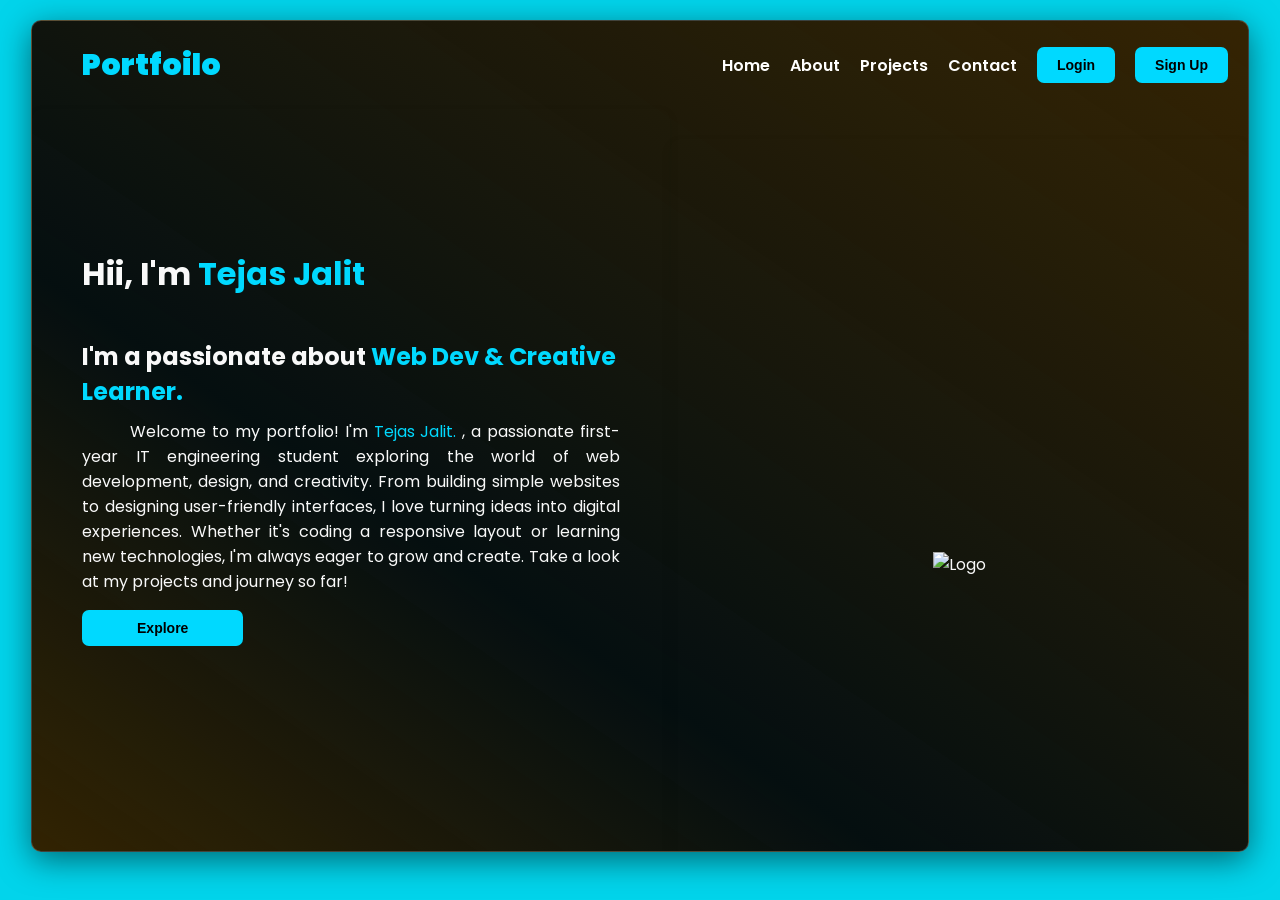
==== index.html @ 1ed6b5cb "done" ====
<!DOCTYPE html>
<html lang="en">

<head>
    <meta charset="UTF-8" />
    <meta name="viewport" content="width=device-width, initial-scale=1.0" />
    <title>Click n Code — Tejas Jalit</title>

    <!-- Google Font -->
    <link href="https://fonts.googleapis.com/css2?family=Poppins:wght@400;500;600;700&display=swap" rel="stylesheet">

    <!-- CSS Files -->
    <link rel="stylesheet" href="css/style.css" />
    <link rel="stylesheet" href="css/resposive.css" />
</head>

<body>
    <div class="container">






        <!------------ Navbar ------------>
        <nav class="navbar">
            <div class="logo">Portfoilo</div>

            <!------ Nav Items ---------->
            <ul class="nav-items" id="navItems">
                <li><a href="index.html">Home</a></li>
                <li><a href="skills.html">About</a></li>
                <li><a href="projects.html">Projects</a></li>
                <li><a href="contact.html">Contact</a></li>
                <button class="btn">Login</button>
                <button class="btn">Sign Up</button>
            </ul>
        </nav>

        



        <!------------- main content--------- -->
        <div class="content">
            <div class="left-section">
                <h1 class="text1 fade-in">Hii, I'm
                    <span class="highlight">
                        Tejas Jalit
                    </span>
                </h1>
                <h2 class="txt2"> I'm a passionate about 
                    <span class="highlight">
                        Web Dev & Creative Learner.
                    </span>
                </h2>
                <p class="information fade-in2">&emsp;&emsp;&emsp;Welcome to my portfolio! I'm <span class="highlight">
                    Tejas Jalit.
                </span>, a passionate first-year IT engineering student exploring the world of web
                development, design, and creativity. From building simple websites to designing user-friendly interfaces, I love turning
                ideas into digital experiences. Whether it's coding a responsive layout or learning new technologies, I'm always eager
                to grow and create. Take a look at my projects and journey so far!</p>
                <button class="btn ex-btn">Explore</button>
            </div>

            
            <div class="right-section">  
                <img src="images/2.png" alt="Logo" class="responsive-img">

            </div>
        </div>









    </div>
      
</body>

</html>
---- css/style.css ----
:root {
    --main-color: #02d4eb;
    --secondary-color: #00d9ff;
    --text-color: #333;
    --bg-color: #f9f9f9;
}




:root {
    --primary-color: #4a6bff;
    --secondary-color: #f8f9fa;
    --accent-color: #ff7e5f;
    --text-color: #333;
    --light-text: #6c757d;
    --border-radius: 8px;
    --box-shadow: 0 4px 20px rgba(0, 0, 0, 0.1);
    --transition: all 0.3s ease;
}



body {
    margin: 0;
    font-family: 'Poppins', sans-serif;
    background-color: var(--main-color);
    display: flex;
    color: #f9f9f9;
    justify-content: center;
    align-items: flex-start;
    min-height: 100vh;
}

.container {
    width: 95%;
    height: 90vh;
    margin-top: 20px;
    border-radius: 10px;
    background: linear-gradient(to top right, rgb(50, 35, 2) 0%, rgba(4, 4, 4, 0.427) 35%, rgb(53, 36, 3) 100%);
    box-shadow: 0 8px 16px rgba(1, 1, 1, 0.655);
    padding-bottom: 20px;
    overflow: hidden;
    /* display: flex;
    justify-content: center;
    align-items: center; */

    background-color: rgba(6, 6, 6, 0.918);
        /* 👈 your chosen color with opacity */
        border: 1px solid rgba(255, 255, 255, 0.2);
        backdrop-filter: blur(10px);
        -webkit-backdrop-filter: blur(10px);
        /* For Safari */
        box-shadow: 0 8px 32px rgba(0, 0, 0, 0.5);
}



.content{
    display: flex;
    justify-content: center;
    align-items:center;
    /* flex-direction: column; */
}









/* -------------Navbar----------------- */
.navbar {
    display: flex;
    justify-content: space-between;
    align-items: center;
    padding: 10px 20px;
    color: white;
    position: relative;
    font-family: 'Poppins', sans-serif;
}

.logo {
    font-size: 30px;
    font-weight: 900;
    color: var(--secondary-color);
    text-wrap: nowrap;
    padding-left: 30px;
}

.nav-items {
    display: flex;
    align-items: center;
    gap: 20px;
    list-style: none;
}

.nav-items a {
    color: white;
    text-decoration: none;
    font-weight: 600;
    transition: color 0.3s;
}

.nav-items a:hover {
    color: var(--main-color);
}

.btn {
    padding: 10px 20px;
    background-color: var(--secondary-color);
    color: #000;
    border: none;
    border-radius: 7px;
    font-weight: 700;
    font-size: 14px;
    cursor: pointer;
    transition: transform 0.2s ease;
}

.btn:hover {
    transform: translateY(-3px);
}
.ex-btn{
    width: 30%;
}










/*------------- content----------------------- */
.left-section,
.right-section {
    flex: 1;
        background-color:transparent;
        border-radius: 10px;
        box-shadow: 0 4px 10px rgba(0, 0, 0, 0.1);
        height: 90vh;
}

.right-section {
    display: flex;
        justify-content: center;
        align-items: center;
        padding: 20px;
}
.image-container {
    display: flex;
    justify-content: center;
    align-items: center;
    padding: 20px;
}

.responsive-img {
    max-width: 90%;
    height: auto;
    display: block;
}

.highlight {
    color:var(--secondary-color);
}
.left-section{
    padding: 50px;
}


.text1{
    line-height: 30px;
    margin-top: 100px;
    margin-bottom: 50px;
}
.information{
    font-size: 16px;
    text-align: justify;
    margin-top: -10px;
}
.text1:hover {
    color: #d8f9f9;
}



















/* ---------------------animations------------------ */
.fade-in1 {
    animation: fadeIn 0.8s ease-in-out;
}

@keyframes fadeIn {
    0% {
        opacity: 0;
        transform: translateY(20px);
    }

    100% {
        opacity: 1;
        transform: translateY(0);
    }
}


.fade-in2 {
    animation: fadeIn 0.4s ease-in-out;
}

@keyframes fadeIn {
    0% {
        opacity: 0;
        transform: translateY(5px);
    }

    100% {
        opacity: 1;
        transform: translateY(0);
    }
}




  /* Validation styles */
  .error {
      color: #dc3545;
      font-size: 14px;
      margin-top: 5px;
      display: none;
  }

  input.invalid,
  textarea.invalid {
      border-color: #dc3545;
  }

  input.invalid:focus,
  textarea.invalid:focus {
      box-shadow: 0 0 0 3px rgba(220, 53, 69, 0.2);
  }

/* Success message */
.success-message {
    display: none;
    text-align: center;
    padding: 20px;
    background-color: #d4edda;
    color: #155724;
    border-radius: var(--border-radius);
    margin-top: 20px;
} 










/*----------------- contact form --------- */
:root {
    --main-color: #02d4eb;
    --secondary-color: #00d9ff;
    --text-color: #333;
    --bg-color: #f9f9f9;
}

/*----------- Contact Form Styles - Attractive and matching theme -----------*/

.contact-container {
    /* background: linear-gradient(135deg, #4a6bff, #ff7e5f); */
    padding: 40px;
    padding-top: 0px;
    border-radius: 15px;
    /* box-shadow: 0 8px 30px rgba(74, 107, 255, 0.6); */
    max-width: 700px;
    margin: 0px auto;
    color: white;
    font-family: 'Poppins', sans-serif;
    overflow-y: auto;
    scroll-behavior: smooth;
    height: 90vh;
    /* You can adjust this based on layout */
}

.contact-header {
    text-align: center;
    margin-bottom: 30px;
}

.contact-header h1 {
    font-size: 2.8rem;
    font-weight: 700;
    margin-bottom: 10px;
    /* text-shadow: 0 2px 8px rgba(0, 0, 0, 0.3); */
}

.contact-header p {
    font-size: 1.2rem;
    color: #f0e6e6cc;
}

.contact-form {
    display: grid;
    grid-template-columns: repeat(2, 1fr);
    gap: 20px;
}

.form-group {
    display: flex;
    flex-direction: column;
}

.form-group.colspan-2 {
    grid-column: span 2;
}

label {
    margin-bottom: 8px;
    font-weight: 600;
    color: #f0e6e6cc;
    /* text-shadow: 0 1px 3px rgba(0, 0, 0, 0.4); */
}

input,
textarea {
    padding: 12px 15px;
    border-radius: 10px;
    border: none;
    font-size: 16px;
    font-weight: 500;
    background: rgba(255, 255, 255, 0.15);
    color: var(--main-color);
    /* box-shadow: inset 0 0 8px rgba(255, 255, 255, 0.2); */
    transition: background 0.3s ease, box-shadow 0.3s ease;
    outline: none;
    resize: vertical;
}

input::placeholder,
textarea::placeholder {
    color: #f0e6e6cc;
    font-weight: 400;
}

input:focus,
textarea:focus {
    /* background: rgba(255, 255, 255, 0.3); */
    box-shadow: 0 0 10px 2px rgba(0, 241, 241, 0.7);
}


.success-message {
    grid-column: span 2;
    margin-top: 20px;
    padding: 15px;
    background-color: var(--text-color);
    color: var(--main-color);
    border-radius: 12px;
    font-weight: 600;
    text-align: center;
    display: none;
}

@media (max-width: 768px) {
    .contact-form {
        grid-template-columns: 1fr;
    }

    .form-group.colspan-2 {
        grid-column: span 1;
    }
}

.contact-info {
    height: 200px;
}


/* Firefox */
.contact-container {
    scrollbar-width: thin;
    scrollbar-color: rgba(255, 255, 255, 0.3) transparent;
}

/* Chrome, Safari */
.contact-container::-webkit-scrollbar {
    width: 8px;
}

.contact-container::-webkit-scrollbar-track {
    background: transparent;
}

.contact-container::-webkit-scrollbar-thumb {
    background: rgba(255, 255, 255, 0.3);
    border-radius: 10px;
}

.contact-container::-webkit-scrollbar-thumb:hover {
    background: rgba(255, 255, 255, 0.5);
}
---- css/resposive.css ----
:root {
  --main-color: #02d4eb;
  --secondary-color: #00d9ff;
  --text-color: #333;
  --bg-color: #f9f9f9;
}












/*------------------ navbar------------ */

@media (max-width: 768px) {
  .navbar {
    flex-direction: row;
    align-items: center;
    padding: 5px 20px;
    display: flex;
  }

  .nav-items {
    display: flex;
    flex-direction: row;
    justify-content: space-between;
    align-items: center;
  }
  .nav-items li,
  .nav-items .btn {
    width: 100%;
    display: flex;
    text-align: left;
    font-size: 11px;
    /* gap: px; */
  }
  .nav-items {
    display: flex;
    gap: 10px;
  }

  .btn {
    width: 100%;
    box-sizing: border-box;
    padding: 10px 10px;
    margin: -30px 0px;
    white-space: nowrap;
  }
  .logo {
    font-size: 20px;
    padding: 0px;
  }
}














/*----------------- ::content--------------- */

@media (max-width: 768px) {
  .container {
    flex-direction: column;
  }

  .left-section {
    height: auto;
    padding: 30px;
    margin-top: -100px;
  }

  .txt1 {
    font-size: 30px;
    line-height: 26px;
    margin-top: -100px;
  }
  .txt2 {
    font-size: 20px;
    line-height: 22px;
    margin-top: -30px;
  }
  .information {
    font-size: 12px;
    text-align: left;
    text-align: justify; 
 }
  .ex-btn {
    padding: 7px 10px;
    background-color: var(--secondary-color);
    color: #000;
    border: none;
    border-radius: 7px;
    font-weight: 700;
    font-size: 12px;
  }
}

@media (max-width: 480px) {
  .left-section {
    padding: 20px;
  }

  .txt1 {
    font-size: 20px;
    line-height: 26px;
    margin-top: -30px;
  }
  .txt2 {
    font-size: 16px;
    line-height: 20px;
    margin-top: -30px;
  }
  .information {
    font-size: 10px;
   text-align: justify;
  }
}















/*--------------- contact us---------- */
@media (max-width: 768px) {
  .contact-section h2 {
    font-size: 26px;
  }

  .form-row {
    flex-direction: column;
    gap: 15px;
  }

  .form-row input {
    width: 90%;
    color: var(--secondary-color);
    border-color: var(--secondary-color);
  }

  .submit-btn {
    width: 90%;
    font-size: 15px;
    padding: 10px 25px;
  }
}

@media (max-width: 480px) {
  .contact-section h2 {
    font-size: 22px;
  }

  .form-row input,
  .form-row-full textarea {
    font-size: 14px;
    color: var(--secondary-color);
    padding: 10px;
  }
  .submit-btn {
    font-size: 12px;
    padding: 10px 20px;
  }
}









/*------------ my image ------------- */
@media (max-width: 480px) {
  .responsive-img {
    max-width: 100%;
        display: block;
  }
}
@media (max-width: 768px) {
  .responsive-img {
    max-width: 180%;
    display: block;
  }
}
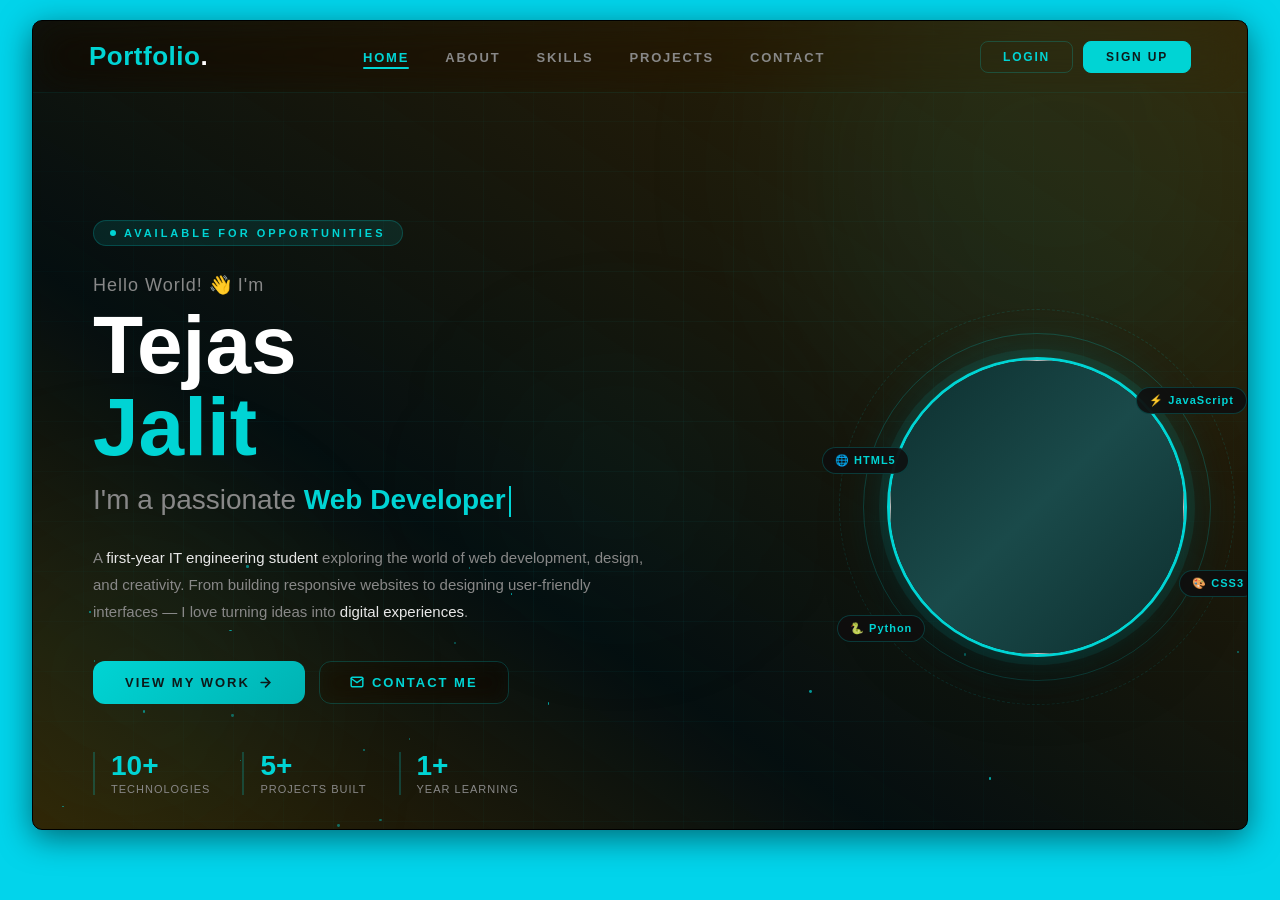
==== commit 2071b4b3: "Updated website section" ====
--- a/index.html
+++ b/index.html
@@ -1,85 +1,1204 @@
-<!DOCTYPE html>
+<!doctype html>
 <html lang="en">
-
-<head>
+  <head>
     <meta charset="UTF-8" />
     <meta name="viewport" content="width=device-width, initial-scale=1.0" />
     <title>Click n Code — Tejas Jalit</title>
 
     <!-- Google Font -->
-    <link href="https://fonts.googleapis.com/css2?family=Poppins:wght@400;500;600;700&display=swap" rel="stylesheet">
+    <link
+      href="https://fonts.googleapis.com/css2?family=Poppins:wght@400;500;600;700&display=swap"
+      rel="stylesheet"
+    />
 
     <!-- CSS Files -->
     <link rel="stylesheet" href="css/style.css" />
     <link rel="stylesheet" href="css/resposive.css" />
-</head>
-
-<body>
-    <div class="container">
-
-
-
-
-
-
-        <!------------ Navbar ------------>
-        <nav class="navbar">
-            <div class="logo">Portfoilo</div>
-
-            <!------ Nav Items ---------->
-            <ul class="nav-items" id="navItems">
-                <li><a href="index.html">Home</a></li>
-                <li><a href="skills.html">About</a></li>
-                <li><a href="projects.html">Projects</a></li>
-                <li><a href="contact.html">Contact</a></li>
-                <button class="btn">Login</button>
-                <button class="btn">Sign Up</button>
-            </ul>
-        </nav>
-
-        
-
-
-
-        <!------------- main content--------- -->
-        <div class="content">
-            <div class="left-section">
-                <h1 class="text1 fade-in">Hii, I'm
-                    <span class="highlight">
-                        Tejas Jalit
-                    </span>
-                </h1>
-                <h2 class="txt2"> I'm a passionate about 
-                    <span class="highlight">
-                        Web Dev & Creative Learner.
-                    </span>
-                </h2>
-                <p class="information fade-in2">&emsp;&emsp;&emsp;Welcome to my portfolio! I'm <span class="highlight">
-                    Tejas Jalit.
-                </span>, a passionate first-year IT engineering student exploring the world of web
-                development, design, and creativity. From building simple websites to designing user-friendly interfaces, I love turning
-                ideas into digital experiences. Whether it's coding a responsive layout or learning new technologies, I'm always eager
-                to grow and create. Take a look at my projects and journey so far!</p>
-                <button class="btn ex-btn">Explore</button>
+  </head>
+  <style>
+    *,
+    *::before,
+    *::after {
+      box-sizing: border-box;
+      margin: 0;
+      padding: 0;
+    }
+
+    :root {
+      --bg: #02d4eb;
+      --bg2: #111;
+      --cyan: #00d4d4;
+      --cyan-dim: rgba(0, 212, 212, 0.1);
+      --cyan-mid: rgba(0, 212, 212, 0.18);
+      --cyan-glow: rgba(0, 212, 212, 0.32);
+      --cyan-border: rgba(0, 212, 212, 0.22);
+      --text: #e8e8e8;
+      --muted: #888;
+      --muted2: #555;
+    }
+
+    html {
+      scroll-behavior: smooth;
+    }
+
+    body {
+      background: var(--bg);
+      font-family: "Exo 2", sans-serif;
+      color: var(--text);
+      min-height: 100vh;
+      overflow-x: hidden;
+    }
+
+    /* ══════════════════════════════════════
+       NAVBAR
+    ══════════════════════════════════════ */
+    nav {
+      position: fixed;
+      top: 0;
+      left: 0;
+      right: 0;
+      z-index: 100;
+      padding: 0 60px;
+      height: 72px;
+      display: flex;
+      align-items: center;
+      justify-content: space-between;
+      background: rgba(17, 17, 17, 0.75);
+      backdrop-filter: blur(20px);
+      -webkit-backdrop-filter: blur(20px);
+      border-bottom: 1px solid rgba(0, 212, 212, 0.08);
+      transition:
+        background 0.3s,
+        box-shadow 0.3s;
+    }
+    nav.scrolled {
+      background: rgba(15, 15, 15, 0.92);
+      box-shadow: 0 4px 30px rgba(0, 0, 0, 0.4);
+    }
+
+    .nav-logo {
+      font-family: "Rajdhani", sans-serif;
+      font-size: 26px;
+      font-weight: 700;
+      color: var(--cyan);
+      letter-spacing: 1px;
+      text-decoration: none;
+      position: relative;
+    }
+    .nav-logo::after {
+      content: ".";
+      color: #fff;
+    }
+
+    .nav-links {
+      display: flex;
+      align-items: center;
+      gap: 6px;
+      list-style: none;
+    }
+    .nav-links a {
+      font-family: "Rajdhani", sans-serif;
+      font-size: 13px;
+      font-weight: 600;
+      letter-spacing: 1.5px;
+      text-transform: uppercase;
+      color: var(--muted);
+      text-decoration: none;
+      padding: 7px 14px;
+      border-radius: 8px;
+      transition:
+        color 0.25s,
+        background 0.25s;
+      position: relative;
+    }
+    .nav-links a::after {
+      content: "";
+      position: absolute;
+      bottom: 2px;
+      left: 50%;
+      right: 50%;
+      height: 2px;
+      background: var(--cyan);
+      border-radius: 2px;
+      transition:
+        left 0.3s,
+        right 0.3s;
+    }
+    .nav-links a:hover {
+      color: var(--cyan);
+    }
+    .nav-links a:hover::after {
+      left: 14px;
+      right: 14px;
+    }
+
+    .nav-actions {
+      display: flex;
+      gap: 10px;
+    }
+    .btn-nav {
+      font-family: "Rajdhani", sans-serif;
+      font-size: 12px;
+      font-weight: 700;
+      letter-spacing: 1.5px;
+      text-transform: uppercase;
+      padding: 8px 20px;
+      border-radius: 8px;
+      cursor: pointer;
+      text-decoration: none;
+      transition: all 0.28s;
+    }
+    .btn-nav-outline {
+      border: 1px solid var(--cyan-border);
+      background: transparent;
+      color: var(--cyan);
+    }
+    .btn-nav-outline:hover {
+      background: var(--cyan-dim);
+      box-shadow: 0 0 14px var(--cyan-glow);
+    }
+    .btn-nav-filled {
+      border: 1px solid var(--cyan);
+      background: var(--cyan);
+      color: #0d1a1a;
+    }
+    .btn-nav-filled:hover {
+      background: #00ffff;
+      box-shadow: 0 0 18px var(--cyan-glow);
+    }
+
+    /* hamburger */
+    .hamburger {
+      display: none;
+      flex-direction: column;
+      gap: 5px;
+      cursor: pointer;
+      padding: 6px;
+    }
+    .hamburger span {
+      display: block;
+      width: 24px;
+      height: 2px;
+      background: var(--cyan);
+      border-radius: 2px;
+      transition: all 0.3s;
+    }
+
+    /* mobile menu */
+    .mobile-menu {
+      display: none;
+      position: fixed;
+      top: 72px;
+      left: 0;
+      right: 0;
+      background: rgba(15, 15, 15, 0.97);
+      backdrop-filter: blur(20px);
+      border-bottom: 1px solid var(--cyan-border);
+      padding: 20px 24px 28px;
+      z-index: 99;
+      flex-direction: column;
+      gap: 4px;
+    }
+    .mobile-menu.open {
+      display: flex;
+    }
+    .mobile-menu a {
+      font-family: "Rajdhani", sans-serif;
+      font-size: 15px;
+      font-weight: 600;
+      letter-spacing: 2px;
+      text-transform: uppercase;
+      color: var(--muted);
+      text-decoration: none;
+      padding: 12px 16px;
+      border-radius: 10px;
+      transition: all 0.25s;
+    }
+    .mobile-menu a:hover {
+      color: var(--cyan);
+      background: var(--cyan-dim);
+    }
+    .mobile-menu-actions {
+      display: flex;
+      gap: 10px;
+      margin-top: 12px;
+    }
+
+    /* ══════════════════════════════════════
+       HERO SECTION
+    ══════════════════════════════════════ */
+    .hero {
+      min-height: 100vh;
+      display: flex;
+      align-items: center;
+      position: relative;
+      padding: 72px 60px 0;
+      overflow: hidden;
+    }
+
+    /* ── background layers ── */
+    .hero-bg {
+      position: absolute;
+      inset: 0;
+      z-index: 0;
+      pointer-events: none;
+    }
+
+    /* animated grid */
+    .grid-overlay {
+      position: absolute;
+      inset: 0;
+      background-image:
+        linear-gradient(rgba(0, 212, 212, 0.04) 1px, transparent 1px),
+        linear-gradient(90deg, rgba(0, 212, 212, 0.04) 1px, transparent 1px);
+      background-size: 50px 50px;
+      mask-image: radial-gradient(
+        ellipse 80% 80% at 50% 50%,
+        black 30%,
+        transparent 100%
+      );
+      animation: gridDrift 20s linear infinite;
+    }
+    @keyframes gridDrift {
+      from {
+        background-position: 0 0;
+      }
+      to {
+        background-position: 50px 50px;
+      }
+    }
+
+    /* blobs */
+    .hero-blob {
+      position: absolute;
+      border-radius: 50%;
+      filter: blur(90px);
+      pointer-events: none;
+    }
+    .blob-a {
+      width: 500px;
+      height: 500px;
+      background: rgba(0, 212, 212, 0.07);
+      top: -100px;
+      right: -60px;
+      animation: blobFloat 8s ease-in-out infinite;
+    }
+    .blob-b {
+      width: 350px;
+      height: 350px;
+      background: rgba(0, 212, 212, 0.05);
+      bottom: 60px;
+      left: -80px;
+      animation: blobFloat 10s ease-in-out infinite reverse;
+    }
+    .blob-c {
+      width: 200px;
+      height: 200px;
+      background: rgba(0, 180, 180, 0.06);
+      top: 40%;
+      left: 40%;
+      animation: blobFloat 6s ease-in-out infinite 2s;
+    }
+    @keyframes blobFloat {
+      0%,
+      100% {
+        transform: translate(0, 0) scale(1);
+      }
+      50% {
+        transform: translate(20px, -20px) scale(1.05);
+      }
+    }
+
+    /* floating particles */
+    .particles {
+      position: absolute;
+      inset: 0;
+    }
+    .particle {
+      position: absolute;
+      width: 2px;
+      height: 2px;
+      background: var(--cyan);
+      border-radius: 50%;
+      opacity: 0;
+      animation: particleFloat linear infinite;
+    }
+    @keyframes particleFloat {
+      0% {
+        opacity: 0;
+        transform: translateY(0) scale(0);
+      }
+      10% {
+        opacity: 0.6;
+        transform: translateY(-20px) scale(1);
+      }
+      90% {
+        opacity: 0.3;
+      }
+      100% {
+        opacity: 0;
+        transform: translateY(-120px) scale(0.5);
+      }
+    }
+
+    /* ── hero layout ── */
+    .hero-inner {
+      position: relative;
+      z-index: 1;
+      display: grid;
+      grid-template-columns: 1fr auto;
+      align-items: center;
+      gap: 60px;
+      width: 100%;
+      max-width: 1200px;
+      margin: 0 auto;
+    }
+
+    /* ── LEFT TEXT ── */
+    .hero-text {
+      max-width: 680px;
+    }
+
+    .hero-badge {
+      display: inline-flex;
+      align-items: center;
+      gap: 8px;
+      font-family: "Rajdhani", sans-serif;
+      font-size: 11px;
+      font-weight: 600;
+      letter-spacing: 3px;
+      text-transform: uppercase;
+      color: var(--cyan);
+      border: 1px solid var(--cyan-border);
+      background: var(--cyan-dim);
+      padding: 6px 16px;
+      border-radius: 20px;
+      margin-bottom: 28px;
+      animation: fadeSlideUp 0.7s ease 0.1s both;
+    }
+    .badge-dot {
+      width: 6px;
+      height: 6px;
+      border-radius: 50%;
+      background: var(--cyan);
+      animation: pulse 2s ease infinite;
+    }
+    @keyframes pulse {
+      0%,
+      100% {
+        box-shadow: 0 0 4px var(--cyan);
+      }
+      50% {
+        box-shadow:
+          0 0 12px var(--cyan),
+          0 0 24px var(--cyan-glow);
+      }
+    }
+
+    .hero-greeting {
+      font-family: "Exo 2", sans-serif;
+      font-size: 18px;
+      font-weight: 300;
+      color: var(--muted);
+      letter-spacing: 1px;
+      margin-bottom: 8px;
+      animation: fadeSlideUp 0.7s ease 0.2s both;
+    }
+
+    .hero-name {
+      font-family: "Rajdhani", sans-serif;
+      font-size: clamp(48px, 7vw, 82px);
+      font-weight: 700;
+      line-height: 1;
+      color: #fff;
+      margin-bottom: 16px;
+      animation: fadeSlideUp 0.7s ease 0.3s both;
+    }
+    .hero-name .cyan {
+      color: var(--cyan);
+    }
+    .hero-name .outline {
+      -webkit-text-stroke: 2px var(--cyan);
+      color: transparent;
+    }
+
+    /* typewriter role */
+    .hero-role {
+      font-family: "Rajdhani", sans-serif;
+      font-size: clamp(20px, 3vw, 28px);
+      font-weight: 600;
+      color: var(--text);
+      margin-bottom: 24px;
+      animation: fadeSlideUp 0.7s ease 0.4s both;
+      min-height: 36px;
+    }
+    .role-static {
+      color: var(--muted);
+      font-weight: 400;
+    }
+    .role-typed {
+      color: var(--cyan);
+    }
+    .cursor {
+      display: inline-block;
+      width: 2px;
+      height: 1.1em;
+      background: var(--cyan);
+      margin-left: 3px;
+      vertical-align: middle;
+      animation: blink 0.9s step-end infinite;
+    }
+    @keyframes blink {
+      0%,
+      100% {
+        opacity: 1;
+      }
+      50% {
+        opacity: 0;
+      }
+    }
+
+    .hero-desc {
+      font-size: 15px;
+      color: var(--muted);
+      line-height: 1.8;
+      font-weight: 300;
+      max-width: 560px;
+      margin-bottom: 36px;
+      animation: fadeSlideUp 0.7s ease 0.5s both;
+    }
+    .hero-desc strong {
+      color: var(--text);
+      font-weight: 500;
+    }
+
+    /* CTA buttons */
+    .hero-cta {
+      display: flex;
+      flex-wrap: wrap;
+      gap: 14px;
+      margin-bottom: 48px;
+      animation: fadeSlideUp 0.7s ease 0.6s both;
+    }
+    .btn-primary {
+      font-family: "Rajdhani", sans-serif;
+      font-size: 13px;
+      font-weight: 700;
+      letter-spacing: 2px;
+      text-transform: uppercase;
+      padding: 14px 32px;
+      border-radius: 12px;
+      border: none;
+      cursor: pointer;
+      background: linear-gradient(135deg, var(--cyan), #00b3b3);
+      color: #0d1a1a;
+      text-decoration: none;
+      transition: all 0.3s;
+      display: inline-flex;
+      align-items: center;
+      gap: 8px;
+      position: relative;
+      overflow: hidden;
+    }
+    .btn-primary::before {
+      content: "";
+      position: absolute;
+      inset: 0;
+      background: linear-gradient(135deg, #00ffff, var(--cyan));
+      opacity: 0;
+      transition: opacity 0.3s;
+    }
+    .btn-primary:hover {
+      transform: translateY(-3px);
+      box-shadow: 0 8px 28px var(--cyan-glow);
+    }
+    .btn-primary:hover::before {
+      opacity: 1;
+    }
+    .btn-primary span,
+    .btn-primary svg {
+      position: relative;
+      z-index: 1;
+    }
+
+    .btn-secondary {
+      font-family: "Rajdhani", sans-serif;
+      font-size: 13px;
+      font-weight: 700;
+      letter-spacing: 2px;
+      text-transform: uppercase;
+      padding: 13px 30px;
+      border-radius: 12px;
+      border: 1px solid var(--cyan-border);
+      background: transparent;
+      color: var(--cyan);
+      cursor: pointer;
+      text-decoration: none;
+      transition: all 0.3s;
+      display: inline-flex;
+      align-items: center;
+      gap: 8px;
+      backdrop-filter: blur(10px);
+    }
+    .btn-secondary:hover {
+      background: var(--cyan-dim);
+      border-color: var(--cyan);
+      transform: translateY(-3px);
+      box-shadow: 0 8px 24px rgba(0, 212, 212, 0.15);
+    }
+
+    /* mini stats */
+    .hero-stats {
+      display: flex;
+      gap: 32px;
+      animation: fadeSlideUp 0.7s ease 0.75s both;
+    }
+    .stat {
+      border-left: 2px solid var(--cyan-border);
+      padding-left: 16px;
+    }
+    .stat-n {
+      font-family: "Rajdhani", sans-serif;
+      font-size: 28px;
+      font-weight: 700;
+      color: var(--cyan);
+      line-height: 1;
+    }
+    .stat-l {
+      font-size: 11px;
+      color: var(--muted);
+      letter-spacing: 1px;
+      text-transform: uppercase;
+      margin-top: 3px;
+    }
+
+    /* ── RIGHT – PHOTO ── */
+    .hero-photo-wrap {
+      position: relative;
+      flex-shrink: 0;
+      animation: fadeSlideUp 0.8s ease 0.4s both;
+    }
+
+    /* orbiting ring */
+    .orbit-ring {
+      position: absolute;
+      border-radius: 50%;
+      border: 1px solid var(--cyan-border);
+    }
+    .ring-1 {
+      inset: -24px;
+      animation: spinCW 18s linear infinite;
+    }
+    .ring-2 {
+      inset: -48px;
+      border-style: dashed;
+      border-color: rgba(0, 212, 212, 0.12);
+      animation: spinCCW 28s linear infinite;
+    }
+    @keyframes spinCW {
+      to {
+        transform: rotate(360deg);
+      }
+    }
+    @keyframes spinCCW {
+      to {
+        transform: rotate(-360deg);
+      }
+    }
+
+    /* orbit dots */
+    .orbit-dot {
+      position: absolute;
+      width: 10px;
+      height: 10px;
+      border-radius: 50%;
+      background: var(--cyan);
+      box-shadow: 0 0 10px var(--cyan);
+      top: 50%;
+      left: 50%;
+      transform-origin: 0 0;
+    }
+    .od-1 {
+      animation: orbitDot1 18s linear infinite;
+    }
+    .od-2 {
+      animation: orbitDot2 18s linear infinite;
+    }
+    @keyframes orbitDot1 {
+      from {
+        transform: rotate(0deg) translateX(calc(50% + 24px)) translateX(-50%)
+          translateY(-50%);
+      }
+      to {
+        transform: rotate(360deg) translateX(calc(50% + 24px)) translateX(-50%)
+          translateY(-50%);
+      }
+    }
+    @keyframes orbitDot2 {
+      from {
+        transform: rotate(180deg) translateX(calc(50% + 24px)) translateX(-50%)
+          translateY(-50%);
+      }
+      to {
+        transform: rotate(540deg) translateX(calc(50% + 24px)) translateX(-50%)
+          translateY(-50%);
+      }
+    }
+
+    .photo-frame {
+      width: 300px;
+      height: 300px;
+      border-radius: 50%;
+      position: relative;
+      z-index: 1;
+      overflow: hidden;
+      border: 3px solid var(--cyan);
+      box-shadow:
+        0 0 0 8px rgba(0, 212, 212, 0.08),
+        0 0 50px rgba(0, 212, 212, 0.2),
+        0 20px 60px rgba(0, 0, 0, 0.5);
+      transition:
+        box-shadow 0.4s,
+        transform 0.4s;
+    }
+    .photo-frame:hover {
+      transform: scale(1.03);
+      box-shadow:
+        0 0 0 10px rgba(0, 212, 212, 0.12),
+        0 0 70px rgba(0, 212, 212, 0.3),
+        0 20px 60px rgba(0, 0, 0, 0.5);
+    }
+    .photo-frame img {
+      width: 100%;
+      height: 100%;
+      object-fit: cover;
+      object-position: top;
+      display: block;
+    }
+    /* placeholder if no image */
+    .photo-placeholder {
+      width: 100%;
+      height: 100%;
+      background: linear-gradient(135deg, #0d2e2e, #1a4a4a, #0d2e2e);
+      display: flex;
+      flex-direction: column;
+      align-items: center;
+      justify-content: center;
+      gap: 10px;
+    }
+    .photo-placeholder .initials {
+      font-family: "Rajdhani", sans-serif;
+      font-size: 72px;
+      font-weight: 700;
+      color: var(--cyan);
+      line-height: 1;
+    }
+    .photo-placeholder .ph-label {
+      font-size: 11px;
+      color: var(--muted);
+      letter-spacing: 2px;
+      text-transform: uppercase;
+    }
+
+    /* floating tech badges around photo */
+    .tech-badge {
+      position: absolute;
+      font-family: "Rajdhani", sans-serif;
+      font-size: 11px;
+      font-weight: 700;
+      letter-spacing: 1px;
+      padding: 6px 12px;
+      border-radius: 20px;
+      background: rgba(15, 15, 15, 0.9);
+      border: 1px solid var(--cyan-border);
+      color: var(--cyan);
+      backdrop-filter: blur(10px);
+      white-space: nowrap;
+      z-index: 2;
+      animation: techFloat 4s ease-in-out infinite;
+    }
+    .tb-1 {
+      top: 10%;
+      right: -60px;
+      animation-delay: 0s;
+    }
+    .tb-2 {
+      bottom: 20%;
+      right: -70px;
+      animation-delay: 1.3s;
+    }
+    .tb-3 {
+      bottom: 5%;
+      left: -50px;
+      animation-delay: 0.7s;
+    }
+    .tb-4 {
+      top: 30%;
+      left: -65px;
+      animation-delay: 2s;
+    }
+    @keyframes techFloat {
+      0%,
+      100% {
+        transform: translateY(0);
+      }
+      50% {
+        transform: translateY(-8px);
+      }
+    }
+
+    /* ── scroll indicator ── */
+    .scroll-hint {
+      position: absolute;
+      bottom: 36px;
+      left: 50%;
+      transform: translateX(-50%);
+      display: flex;
+      flex-direction: column;
+      align-items: center;
+      gap: 6px;
+      z-index: 1;
+      animation: fadeSlideUp 1s ease 1.2s both;
+    }
+    .scroll-label {
+      font-size: 10px;
+      letter-spacing: 2.5px;
+      text-transform: uppercase;
+      color: var(--muted);
+      font-family: "Rajdhani", sans-serif;
+      font-weight: 600;
+    }
+    .scroll-mouse {
+      width: 22px;
+      height: 36px;
+      border: 2px solid var(--cyan-border);
+      border-radius: 12px;
+      display: flex;
+      justify-content: center;
+      padding-top: 6px;
+    }
+    .scroll-wheel {
+      width: 3px;
+      height: 7px;
+      background: var(--cyan);
+      border-radius: 2px;
+      animation: scrollWheel 1.8s ease infinite;
+    }
+    @keyframes scrollWheel {
+      0% {
+        opacity: 1;
+        transform: translateY(0);
+      }
+      80% {
+        opacity: 0;
+        transform: translateY(10px);
+      }
+      100% {
+        opacity: 0;
+      }
+    }
+
+    /* ── shared animation ── */
+    @keyframes fadeSlideUp {
+      from {
+        opacity: 0;
+        transform: translateY(24px);
+      }
+      to {
+        opacity: 1;
+        transform: translateY(0);
+      }
+    }
+
+    /* ══════════════════════════════════════
+       RESPONSIVE
+    ══════════════════════════════════════ */
+    @media (max-width: 960px) {
+      nav {
+        padding: 0 28px;
+      }
+      .nav-links,
+      .nav-actions {
+        display: none;
+      }
+      .hamburger {
+        display: flex;
+      }
+      .hero {
+        padding: 72px 28px 0;
+      }
+      .hero-inner {
+        grid-template-columns: 1fr;
+        text-align: center;
+        padding: 60px 0 80px;
+      }
+      .hero-badge,
+      .hero-cta,
+      .hero-stats {
+        justify-content: center;
+      }
+      .hero-desc {
+        margin-inline: auto;
+      }
+      .hero-photo-wrap {
+        order: -1;
+        display: flex;
+        justify-content: center;
+      }
+      .photo-frame {
+        width: 220px;
+        height: 220px;
+      }
+      .tb-1,
+      .tb-2,
+      .tb-3,
+      .tb-4 {
+        display: none;
+      }
+    }
+    @media (max-width: 480px) {
+      .hero-name {
+        font-size: 42px;
+      }
+      .hero-stats {
+        gap: 20px;
+      }
+      .photo-frame {
+        width: 180px;
+        height: 180px;
+      }
+    }
+  </style>
+  <body>
+    <div class="container scroll-box">
+      <nav class="navbar" id="navbar">
+        <!-- Logo -->
+        <div class="logo">
+          <a href="index.html">Portfolio<span class="logo-dot">.</span></a>
+        </div>
+
+        <!-- Nav Items -->
+        <ul class="nav-items" id="navItems">
+          <li><a href="index.html" class="nav-link active">Home</a></li>
+          <li><a href="about.html" class="nav-link">About</a></li>
+          <li><a href="skills.html" class="nav-link">Skills</a></li>
+          <li><a href="projects.html" class="nav-link">Projects</a></li>
+          <li><a href="contact.html" class="nav-link">Contact</a></li>
+        </ul>
+
+        <!-- Action Buttons -->
+        <div class="nav-actions">
+          <a href="#" class="btn-login">Login</a>
+          <a href="#" class="btn-signup">Sign Up</a>
+        </div>
+
+        <!-- Hamburger (mobile) -->
+        <button class="hamburger" id="hamburger" aria-label="Toggle menu">
+          <span></span>
+          <span></span>
+          <span></span>
+        </button>
+      </nav>
+      <!-- Mobile Drawer -->
+      <div class="mobile-drawer" id="mobileDrawer">
+        <ul class="mobile-nav-items">
+          <li><a href="index.html" onclick="closeMenu()">Home</a></li>
+          <li><a href="about.html" onclick="closeMenu()">About</a></li>
+          <li><a href="skills.html" onclick="closeMenu()">Skills</a></li>
+          <li><a href="projects.html" onclick="closeMenu()">Projects</a></li>
+          <li><a href="contact.html" onclick="closeMenu()">Contact</a></li>
+        </ul>
+        <div class="mobile-actions">
+          <a href="#" class="btn-login">Login</a>
+          <a href="#" class="btn-signup">Sign Up</a>
+        </div>
+      </div>
+
+      <!-- Overlay -->
+      <div
+        class="drawer-overlay"
+        id="drawerOverlay"
+        onclick="closeMenu()"
+      ></div>
+
+      <!-- <nav id="navbar">
+  <a href="#" class="nav-logo">Portfolio</a>
+
+  <ul class="nav-links">
+    <li><a href="#home">Home</a></li>
+    <li><a href="#about">About</a></li>
+    <li><a href="#skills">Skills</a></li>
+    <li><a href="#projects">Projects</a></li>
+    <li><a href="#contact">Contact</a></li>
+  </ul>
+
+  <div class="nav-actions">
+    <a href="#" class="btn-nav btn-nav-outline">Login</a>
+    <a href="#" class="btn-nav btn-nav-filled">Sign Up</a>
+  </div>
+
+  <div class="hamburger" id="hamburger" onclick="toggleMenu()">
+    <span></span><span></span><span></span>
+  </div>
+</nav> -->
+
+      <!-- mobile menu -->
+      <!-- <div class="mobile-menu" id="mobileMenu">
+  <a href="#home"     onclick="toggleMenu()">Home</a>
+  <a href="#about"    onclick="toggleMenu()">About</a>
+  <a href="#skills"   onclick="toggleMenu()">Skills</a>
+  <a href="#projects" onclick="toggleMenu()">Projects</a>
+  <a href="#contact"  onclick="toggleMenu()">Contact</a>
+  <div class="mobile-menu-actions">
+    <a href="#" class="btn-nav btn-nav-outline" style="flex:1;text-align:center">Login</a>
+    <a href="#" class="btn-nav btn-nav-filled"  style="flex:1;text-align:center">Sign Up</a>
+  </div>
+</div> -->
+
+      <!-- ══ HERO ══ -->
+      <section class="hero" id="home">
+        <!-- Background -->
+        <div class="hero-bg">
+          <div class="grid-overlay"></div>
+          <div class="hero-blob blob-a"></div>
+          <div class="hero-blob blob-b"></div>
+          <div class="hero-blob blob-c"></div>
+          <div class="particles" id="particles"></div>
+        </div>
+
+        <div class="hero-inner">
+          <!-- LEFT TEXT -->
+          <div class="hero-text">
+            <div class="hero-badge">
+              <span class="badge-dot"></span>
+              Available for opportunities
             </div>
 
-            
-            <div class="right-section">  
-                <img src="images/2.png" alt="Logo" class="responsive-img">
-
+            <p class="hero-greeting">Hello World! 👋 I'm</p>
+
+            <h1 class="hero-name">
+              Tejas<br />
+              <span class="cyan">Jalit</span>
+            </h1>
+
+            <div class="hero-role">
+              <span class="role-static">I'm a passionate </span>
+              <span class="role-typed" id="typedRole"></span
+              ><span class="cursor"></span>
             </div>
+
+            <p class="hero-desc">
+              A <strong>first-year IT engineering student</strong> exploring the
+              world of web development, design, and creativity. From building
+              responsive websites to designing user-friendly interfaces — I love
+              turning ideas into <strong>digital experiences</strong>.
+            </p>
+
+            <div class="hero-cta">
+              <a href="#projects" class="btn-primary">
+                <span>View My Work</span>
+                <svg
+                  width="15"
+                  height="15"
+                  viewBox="0 0 24 24"
+                  fill="none"
+                  stroke="currentColor"
+                  stroke-width="2.5"
+                  stroke-linecap="round"
+                >
+                  <path d="M5 12h14M12 5l7 7-7 7" />
+                </svg>
+              </a>
+              <a href="#contact" class="btn-secondary">
+                <svg
+                  width="14"
+                  height="14"
+                  viewBox="0 0 24 24"
+                  fill="none"
+                  stroke="currentColor"
+                  stroke-width="2.5"
+                  stroke-linecap="round"
+                >
+                  <path
+                    d="M4 4h16c1.1 0 2 .9 2 2v12c0 1.1-.9 2-2 2H4c-1.1 0-2-.9-2-2V6c0-1.1.9-2 2-2z"
+                  />
+                  <polyline points="22,6 12,13 2,6" />
+                </svg>
+                <span>Contact Me</span>
+              </a>
+            </div>
+
+            <div class="hero-stats">
+              <div class="stat">
+                <div class="stat-n" data-target="10">0+</div>
+                <div class="stat-l">Technologies</div>
+              </div>
+              <div class="stat">
+                <div class="stat-n" data-target="5">0+</div>
+                <div class="stat-l">Projects Built</div>
+              </div>
+              <div class="stat">
+                <div class="stat-n" data-target="1">0+</div>
+                <div class="stat-l">Year Learning</div>
+              </div>
+            </div>
+          </div>
+
+          <!-- RIGHT PHOTO -->
+          <div class="hero-photo-wrap">
+            <!-- orbit rings -->
+            <div class="orbit-ring ring-1">
+              <div class="orbit-dot od-1"></div>
+              <div class="orbit-dot od-2"></div>
+            </div>
+            <div class="orbit-ring ring-2"></div>
+
+            <!-- floating tech badges -->
+            <div class="tech-badge tb-1">⚡ JavaScript</div>
+            <div class="tech-badge tb-2">🎨 CSS3</div>
+            <div class="tech-badge tb-3">🐍 Python</div>
+            <div class="tech-badge tb-4">🌐 HTML5</div>
+
+            <!-- photo -->
+            <div class="photo-frame">
+              <!-- Replace src with your actual photo path -->
+              <!-- <img src="your-photo.jpg" alt="Tejas Jalit"> -->
+              <div class="photo-placeholder">
+                <img src="./images/2.png" alt="" />
+              </div>
+            </div>
+          </div>
         </div>
 
-
-
-
-
-
-
-
-
+        <!-- scroll hint -->
+        <div class="scroll-hint">
+          <span class="scroll-label">Scroll</span>
+          <div class="scroll-mouse"><div class="scroll-wheel"></div></div>
+        </div>
+      </section>
+
+      <script>
+        /* ── navbar scroll ── */
+        window.addEventListener("scroll", () => {
+          document
+            .getElementById("navbar")
+            .classList.toggle("scrolled", window.scrollY > 30);
+        });
+
+        /* ── hamburger ── */
+        function toggleMenu() {
+          document.getElementById("mobileMenu").classList.toggle("open");
+        }
+
+        /* ── typewriter ── */
+        const roles = [
+          "Web Developer",
+          "Creative Learner",
+          "UI Designer",
+          "Problem Solver",
+          "IT Engineer",
+        ];
+        let ri = 0,
+          ci = 0,
+          deleting = false;
+        const el = document.getElementById("typedRole");
+
+        function type() {
+          const word = roles[ri];
+          if (!deleting) {
+            el.textContent = word.slice(0, ++ci);
+            if (ci === word.length) {
+              deleting = true;
+              setTimeout(type, 1800);
+              return;
+            }
+          } else {
+            el.textContent = word.slice(0, --ci);
+            if (ci === 0) {
+              deleting = false;
+              ri = (ri + 1) % roles.length;
+            }
+          }
+          setTimeout(type, deleting ? 60 : 100);
+        }
+        setTimeout(type, 800);
+
+        /* ── animated counter ── */
+        const counters = document.querySelectorAll(".stat-n[data-target]");
+        const obs = new IntersectionObserver(
+          (entries) => {
+            entries.forEach((e) => {
+              if (!e.isIntersecting) return;
+              const el = e.target;
+              const target = parseInt(el.dataset.target);
+              let count = 0;
+              const step = Math.ceil(target / 30);
+              const t = setInterval(() => {
+                count = Math.min(count + step, target);
+                el.textContent = count + "+";
+                if (count >= target) clearInterval(t);
+              }, 50);
+              obs.unobserve(el);
+            });
+          },
+          { threshold: 0.5 },
+        );
+        counters.forEach((c) => obs.observe(c));
+
+        /* ── floating particles ── */
+        const container = document.getElementById("particles");
+        for (let i = 0; i < 28; i++) {
+          const p = document.createElement("div");
+          p.className = "particle";
+          p.style.cssText = `
+      left: ${Math.random() * 100}%;
+      bottom: ${Math.random() * 40}%;
+      width: ${1 + Math.random() * 2}px;
+      height: ${1 + Math.random() * 2}px;
+      animation-duration: ${4 + Math.random() * 8}s;
+      animation-delay: ${Math.random() * 6}s;
+      opacity: ${0.3 + Math.random() * 0.5};
+    `;
+          container.appendChild(p);
+        }
+      </script>
+
+      <script>
+        /* ── scroll effect ── */
+        window.addEventListener("scroll", () => {
+          document
+            .getElementById("navbar")
+            .classList.toggle("scrolled", window.scrollY > 20);
+        });
+
+        /* ── hamburger toggle ── */
+        document.getElementById("hamburger").addEventListener("click", () => {
+          const open = document
+            .getElementById("mobileDrawer")
+            .classList.toggle("open");
+          document
+            .getElementById("drawerOverlay")
+            .classList.toggle("show", open);
+          document.getElementById("hamburger").classList.toggle("active", open);
+        });
+
+        function closeMenu() {
+          document.getElementById("mobileDrawer").classList.remove("open");
+          document.getElementById("drawerOverlay").classList.remove("show");
+          document.getElementById("hamburger").classList.remove("active");
+        }
+
+        /* ── active link highlight ── */
+        const currentPage =
+          window.location.pathname.split("/").pop() || "index.html";
+        document
+          .querySelectorAll(".nav-link, .mobile-nav-items a")
+          .forEach((link) => {
+            link.classList.remove("active");
+            if (link.getAttribute("href") === currentPage)
+              link.classList.add("active");
+          });
+      </script>
     </div>
-      
-</body>
-
-</html>+  </body>
+</html>
--- a/css/style.css
+++ b/css/style.css
@@ -1,131 +1,514 @@
 :root {
-    --main-color: #02d4eb;
-    --secondary-color: #00d9ff;
-    --text-color: #333;
-    --bg-color: #f9f9f9;
-}
-
-
-
+  --main-color: #02d4eb;
+  --secondary-color: #00d9ff;
+  --text-color: #333;
+  --bg-color: #f9f9f9;
+}
 
 :root {
-    --primary-color: #4a6bff;
-    --secondary-color: #f8f9fa;
-    --accent-color: #ff7e5f;
-    --text-color: #333;
-    --light-text: #6c757d;
-    --border-radius: 8px;
-    --box-shadow: 0 4px 20px rgba(0, 0, 0, 0.1);
-    --transition: all 0.3s ease;
-}
-
-
+  --primary-color: #4a6bff;
+  --secondary-color: #f8f9fa;
+  --accent-color: #ff7e5f;
+  --text-color: #333;
+  --light-text: #6c757d;
+  --border-radius: 8px;
+  --box-shadow: 0 4px 20px rgba(0, 0, 0, 0.1);
+  --transition: all 0.3s ease;
+}
 
 body {
-    margin: 0;
-    font-family: 'Poppins', sans-serif;
-    background-color: var(--main-color);
-    display: flex;
-    color: #f9f9f9;
-    justify-content: center;
-    align-items: flex-start;
-    min-height: 100vh;
+  margin: 0;
+  font-family: "Poppins", sans-serif;
+  background-color: var(--main-color);
+  display: flex;
+  color: #f9f9f9;
+  justify-content: center;
+  align-items: flex-start;
+  min-height: 100vh;
+  height: 200px;
+  overflow-y: auto;
+  /* border: 1px solid black; */
 }
 
 .container {
-    width: 95%;
-    height: 90vh;
-    margin-top: 20px;
-    border-radius: 10px;
-    background: linear-gradient(to top right, rgb(50, 35, 2) 0%, rgba(4, 4, 4, 0.427) 35%, rgb(53, 36, 3) 100%);
-    box-shadow: 0 8px 16px rgba(1, 1, 1, 0.655);
-    padding-bottom: 20px;
-    overflow: hidden;
-    /* display: flex;
+  width: 95%;
+  height: 90vh;
+  margin-top: 20px;
+  border-radius: 10px;
+  background: linear-gradient(
+    to top right,
+    rgb(50, 35, 2) 0%,
+    rgba(4, 4, 4, 0.427) 35%,
+    rgb(53, 36, 3) 100%
+  );
+  box-shadow: 0 8px 16px rgba(1, 1, 1, 0.655);
+  padding-bottom: 20px;
+  overflow: hidden;
+  /* display: flex;
     justify-content: center;
     align-items: center; */
 
-    background-color: rgba(6, 6, 6, 0.918);
-        /* 👈 your chosen color with opacity */
-        border: 1px solid rgba(255, 255, 255, 0.2);
-        backdrop-filter: blur(10px);
-        -webkit-backdrop-filter: blur(10px);
-        /* For Safari */
-        box-shadow: 0 8px 32px rgba(0, 0, 0, 0.5);
-}
-
-
-
-.content{
-    display: flex;
-    justify-content: center;
-    align-items:center;
-    /* flex-direction: column; */
-}
-
-
-
-
-
-
-
-
+  background-color: rgba(6, 6, 6, 0.918);
+
+  border: 1px solid rgba(255, 255, 255, 0.2);
+  backdrop-filter: blur(10px);
+  -webkit-backdrop-filter: blur(10px);
+  /* For Safari */
+  box-shadow: 0 8px 32px rgba(0, 0, 0, 0.5);
+    /* height: 100px; */
+        overflow-y: auto;
+        border: 1px solid black;
+}
+.scroll-box {
+  
+    overflow-y: scroll;
+
+    scrollbar-width: none;
+    /* Firefox */
+    -ms-overflow-style: none;
+    /* IE/Edge */
+}
+
+.scroll-box::-webkit-scrollbar {
+    display: none;
+    /* Chrome, Safari */
+}
+.content {
+  display: flex;
+  justify-content: center;
+  align-items: center;
+  /* flex-direction: column; */
+}
 
 /* -------------Navbar----------------- */
+/* .navbar {
+  display: flex;
+  justify-content: space-between;
+  align-items: center;
+  padding: 10px 20px;
+  color: white;
+  position: relative;
+  font-family: "Poppins", sans-serif;
+  background-color: transparent;
+}
+
+.logo {
+  font-size: 30px;
+  font-weight: 900;
+  color: var(--secondary-color);
+  text-wrap: nowrap;
+  padding-left: 30px;
+}
+
+.nav-items {
+  display: flex;
+  align-items: center;
+  gap: 20px;
+  list-style: none;
+}
+
+.nav-items a {
+  color: white;
+  text-decoration: none;
+  font-weight: 600;
+  transition: color 0.3s;
+}
+
+.nav-items a:hover {
+  color: var(--main-color);
+}
+
+.btn {
+  padding: 10px 20px;
+  background-color: var(--secondary-color);
+  color: #000;
+  border: none;
+  border-radius: 7px;
+  font-weight: 700;
+  font-size: 14px;
+  cursor: pointer;
+  transition: transform 0.2s ease;
+}
+
+.btn:hover {
+  transform: translateY(-3px);
+}
+.ex-btn {
+  width: 30%;
+} */
+
+
+
+
+/* -------------------navbar---------------------- */
+/* ═══════════════════════════════════════════════════
+   NAVBAR CSS — Tejas Jalit Portfolio
+   Fonts: Rajdhani (display) + Exo 2 (body)
+   Colors: #1a1a1a bg · #00d4d4 cyan accent
+   ═══════════════════════════════════════════════════ */
+
+/* ── CSS Variables ──────────────────────────────── */
+:root {
+    --bg: #1a1a1a;
+    --nav-bg: transparent;
+    --nav-scrolled: rgba(13, 13, 13, 0.96);
+    --cyan: #00d4d4;
+    --cyan-dim: rgba(0, 212, 212, 0.12);
+    --cyan-mid: rgba(0, 212, 212, 0.20);
+    --cyan-glow: rgba(0, 212, 212, 0.35);
+    --cyan-border: rgba(0, 212, 212, 0.25);
+    --text: #e8e8e8;
+    --muted: #888888;
+    --nav-height: 72px;
+}
+
+/* ── Reset ──────────────────────────────────────── */
+*,
+*::before,
+*::after {
+    box-sizing: border-box;
+    margin: 0;
+    padding: 0;
+}
+
+body {
+    background: var(--bg);
+    font-family: 'Exo 2', sans-serif;
+    color: var(--text);
+}
+
+/* ══════════════════════════════════════════════════
+   NAVBAR
+══════════════════════════════════════════════════ */
 .navbar {
-    display: flex;
-    justify-content: space-between;
-    align-items: center;
-    padding: 10px 20px;
-    color: white;
-    position: relative;
-    font-family: 'Poppins', sans-serif;
-}
-
-.logo {
-    font-size: 30px;
-    font-weight: 900;
-    color: var(--secondary-color);
-    text-wrap: nowrap;
-    padding-left: 30px;
-}
-
-.nav-items {
+    position: fixed;
+    top: 0;
+    left: 0;
+    right: 0;
+    z-index: 999;
+
+    height: var(--nav-height);
+    padding: 0 56px;
+
     display: flex;
     align-items: center;
-    gap: 20px;
+    justify-content: space-between;
+    gap: 24px;
+
+    background: var(--nav-bg);
+    /* backdrop-filter: blur(22px); */
+    /* -webkit-backdrop-filter: blur(22px); */
+    /* border-bottom: 1px solid rgba(0, 212, 212, 0.07); */
+
+    transition: background 0.35s ease, box-shadow 0.35s ease, border-color 0.35s ease;
+}
+
+/* scrolled state */
+.navbar.scrolled {
+    background: var(--nav-scrolled);
+    box-shadow: 0 4px 32px rgba(0, 0, 0, 0.45);
+    border-bottom-color: var(--cyan-border);
+}
+
+/* ── Logo ───────────────────────────────────────── */
+.logo a {
+    font-family: 'Rajdhani', sans-serif;
+    font-size: 26px;
+    font-weight: 700;
+    color: var(--cyan);
+    text-decoration: none;
+    letter-spacing: 0.5px;
+    transition: text-shadow 0.3s;
+}
+
+.logo a:hover {
+    text-shadow: 0 0 18px var(--cyan-glow);
+}
+
+.logo-dot {
+    color: #ffffff;
+}
+
+/* ── Nav Items (desktop) ────────────────────────── */
+.nav-items {
     list-style: none;
-}
-
-.nav-items a {
-    color: white;
+    display: flex;
+    align-items: center;
+    gap: 4px;
+    flex: 1;
+    justify-content: center;
+}
+
+.nav-link {
+    font-family: 'Rajdhani', sans-serif;
+    font-size: 13px;
+    font-weight: 600;
+    letter-spacing: 1.8px;
+    text-transform: uppercase;
+    color: var(--muted);
     text-decoration: none;
+    padding: 8px 16px;
+    border-radius: 8px;
+
+    position: relative;
+    transition: color 0.28s ease, background 0.28s ease;
+}
+
+/* animated underline */
+.nav-link::after {
+    content: '';
+    position: absolute;
+    bottom: 4px;
+    left: 50%;
+    right: 50%;
+    height: 2px;
+    background: var(--cyan);
+    border-radius: 2px;
+    transition: left 0.3s ease, right 0.3s ease;
+}
+
+.nav-link:hover {
+    color: var(--cyan);
+    background: var(--cyan-dim);
+}
+
+.nav-link:hover::after,
+.nav-link.active::after {
+    left: 16px;
+    right: 16px;
+}
+
+/* active page link */
+.nav-link.active {
+    color: var(--cyan);
+}
+
+/* ── Action Buttons ─────────────────────────────── */
+.nav-actions {
+    display: flex;
+    align-items: center;
+    gap: 10px;
+    flex-shrink: 0;
+}
+
+/* shared button base */
+.btn-login,
+.btn-signup {
+    font-family: 'Rajdhani', sans-serif;
+    font-size: 12px;
+    font-weight: 700;
+    letter-spacing: 1.8px;
+    text-transform: uppercase;
+    text-decoration: none;
+    padding: 8px 22px;
+    border-radius: 8px;
+    cursor: pointer;
+    transition: all 0.28s ease;
+    white-space: nowrap;
+}
+
+/* Login – outlined */
+.btn-login {
+    color: var(--cyan);
+    border: 1px solid var(--cyan-border);
+    background: transparent;
+}
+
+.btn-login:hover {
+    background: var(--cyan-dim);
+    border-color: var(--cyan);
+    box-shadow: 0 0 16px var(--cyan-glow);
+}
+
+/* Sign Up – filled */
+.btn-signup {
+    color: #0d1a1a;
+    background: var(--cyan);
+    border: 1px solid var(--cyan);
+}
+
+.btn-signup:hover {
+    background: #00ffff;
+    border-color: #00ffff;
+    box-shadow: 0 0 22px var(--cyan-glow);
+    transform: translateY(-2px);
+}
+
+/* ── Hamburger (mobile) ─────────────────────────── */
+.hamburger {
+    display: none;
+    flex-direction: column;
+    justify-content: center;
+    gap: 5px;
+    width: 40px;
+    height: 40px;
+    padding: 8px;
+    background: transparent;
+    border: 1px solid var(--cyan-border);
+    border-radius: 8px;
+    cursor: pointer;
+    transition: border-color 0.28s, background 0.28s;
+    flex-shrink: 0;
+}
+
+.hamburger:hover {
+    border-color: var(--cyan);
+    background: var(--cyan-dim);
+}
+
+.hamburger span {
+    display: block;
+    width: 100%;
+    height: 2px;
+    background: var(--cyan);
+    border-radius: 2px;
+    transition: transform 0.35s ease, opacity 0.35s ease, width 0.35s ease;
+    transform-origin: center;
+}
+
+/* animated X when open */
+.hamburger.active span:nth-child(1) {
+    transform: translateY(7px) rotate(45deg);
+}
+
+.hamburger.active span:nth-child(2) {
+    opacity: 0;
+    width: 0;
+}
+
+.hamburger.active span:nth-child(3) {
+    transform: translateY(-7px) rotate(-45deg);
+}
+
+/* ══════════════════════════════════════════════════
+   MOBILE DRAWER
+══════════════════════════════════════════════════ */
+.mobile-drawer {
+    position: fixed;
+    top: var(--nav-height);
+    left: 0;
+    right: 0;
+    z-index: 998;
+
+    background: rgba(12, 12, 12, 0.97);
+    backdrop-filter: blur(24px);
+    -webkit-backdrop-filter: blur(24px);
+    border-bottom: 1px solid var(--cyan-border);
+
+    padding: 24px 28px 32px;
+    display: flex;
+    flex-direction: column;
+    gap: 6px;
+
+    /* hidden by default */
+    opacity: 0;
+    transform: translateY(-12px);
+    pointer-events: none;
+    transition: opacity 0.3s ease, transform 0.3s ease;
+}
+
+.mobile-drawer.open {
+    opacity: 1;
+    transform: translateY(0);
+    pointer-events: all;
+}
+
+.mobile-nav-items {
+    list-style: none;
+    display: flex;
+    flex-direction: column;
+    gap: 4px;
+}
+
+.mobile-nav-items a {
+    display: block;
+    font-family: 'Rajdhani', sans-serif;
+    font-size: 15px;
     font-weight: 600;
-    transition: color 0.3s;
-}
-
-.nav-items a:hover {
-    color: var(--main-color);
-}
-
-.btn {
-    padding: 10px 20px;
-    background-color: var(--secondary-color);
-    color: #000;
-    border: none;
-    border-radius: 7px;
-    font-weight: 700;
-    font-size: 14px;
-    cursor: pointer;
-    transition: transform 0.2s ease;
-}
-
-.btn:hover {
-    transform: translateY(-3px);
-}
-.ex-btn{
-    width: 30%;
-}
+    letter-spacing: 2.5px;
+    text-transform: uppercase;
+    color: var(--muted);
+    text-decoration: none;
+    padding: 13px 18px;
+    border-radius: 10px;
+    border: 1px solid transparent;
+    transition: all 0.25s ease;
+}
+
+.mobile-nav-items a:hover,
+.mobile-nav-items a.active {
+    color: var(--cyan);
+    background: var(--cyan-dim);
+    border-color: var(--cyan-border);
+    padding-left: 24px;
+}
+
+.mobile-actions {
+    display: flex;
+    gap: 12px;
+    margin-top: 16px;
+    padding-top: 16px;
+    border-top: 1px solid rgba(255, 255, 255, 0.05);
+}
+
+.mobile-actions .btn-login,
+.mobile-actions .btn-signup {
+    flex: 1;
+    text-align: center;
+    padding: 11px 0;
+    border-radius: 10px;
+}
+
+/* ── Overlay ────────────────────────────────────── */
+.drawer-overlay {
+    position: fixed;
+    inset: 0;
+    z-index: 997;
+    background: rgba(0, 0, 0, 0.5);
+    backdrop-filter: blur(2px);
+    opacity: 0;
+    pointer-events: none;
+    transition: opacity 0.3s ease;
+}
+
+.drawer-overlay.show {
+    opacity: 1;
+    pointer-events: all;
+}
+
+/* ══════════════════════════════════════════════════
+   RESPONSIVE BREAKPOINTS
+══════════════════════════════════════════════════ */
+@media (max-width: 1024px) {
+    .navbar {
+        padding: 0 36px;
+    }
+}
+
+@media (max-width: 820px) {
+
+    .nav-items,
+    .nav-actions {
+        display: none;
+    }
+
+    .hamburger {
+        display: flex;
+    }
+
+    .navbar {
+        padding: 0 24px;
+    }
+}
+
+@media (max-width: 480px) {
+    .logo a {
+        font-size: 22px;
+    }
+}
+
+
+
 
 
 
@@ -139,309 +522,259 @@
 /*------------- content----------------------- */
 .left-section,
 .right-section {
-    flex: 1;
-        background-color:transparent;
-        border-radius: 10px;
-        box-shadow: 0 4px 10px rgba(0, 0, 0, 0.1);
-        height: 90vh;
+  flex: 1;
+  background-color: transparent;
+  border-radius: 10px;
+  box-shadow: 0 4px 10px rgba(0, 0, 0, 0.1);
+  height: 90vh;
 }
 
 .right-section {
-    display: flex;
-        justify-content: center;
-        align-items: center;
-        padding: 20px;
+  display: flex;
+  justify-content: center;
+  align-items: center;
+  /* padding: 20px; */
+  margin-top: -10rem;
 }
 .image-container {
-    display: flex;
-    justify-content: center;
-    align-items: center;
-    padding: 20px;
+  display: flex;
+  justify-content: center;
+  align-items: center;
+  /* padding: 20px; */
+}
+.right-section img {
+  border-radius: 50%;
 }
 
 .responsive-img {
-    max-width: 90%;
-    height: auto;
-    display: block;
+  max-width: 60%;
+  height: auto;
+  display: block;
 }
 
 .highlight {
-    color:var(--secondary-color);
-}
-.left-section{
-    padding: 50px;
-}
-
-
-.text1{
-    line-height: 30px;
-    margin-top: 100px;
-    margin-bottom: 50px;
-}
-.information{
-    font-size: 16px;
-    text-align: justify;
-    margin-top: -10px;
+  color: var(--secondary-color);
+}
+.left-section {
+  padding: 50px;
+}
+
+.text1 {
+  line-height: 0.3rem;
+  margin-top: 1rem;
+  margin-bottom: 1rem;
+}
+.information {
+  font-size: 16px;
+  text-align: justify;
+  margin-top: -10px;
 }
 .text1:hover {
-    color: #d8f9f9;
-}
-
-
-
-
-
-
-
-
-
-
-
-
-
-
-
-
-
-
+  color: #d8f9f9;
+}
 
 /* ---------------------animations------------------ */
 .fade-in1 {
-    animation: fadeIn 0.8s ease-in-out;
+  animation: fadeIn 0.8s ease-in-out;
 }
 
 @keyframes fadeIn {
-    0% {
-        opacity: 0;
-        transform: translateY(20px);
-    }
-
-    100% {
-        opacity: 1;
-        transform: translateY(0);
-    }
-}
-
+  0% {
+    opacity: 0;
+    transform: translateY(20px);
+  }
+
+  100% {
+    opacity: 1;
+    transform: translateY(0);
+  }
+}
 
 .fade-in2 {
-    animation: fadeIn 0.4s ease-in-out;
+  animation: fadeIn 0.4s ease-in-out;
 }
 
 @keyframes fadeIn {
-    0% {
-        opacity: 0;
-        transform: translateY(5px);
-    }
-
-    100% {
-        opacity: 1;
-        transform: translateY(0);
-    }
-}
-
-
-
-
-  /* Validation styles */
-  .error {
-      color: #dc3545;
-      font-size: 14px;
-      margin-top: 5px;
-      display: none;
+  0% {
+    opacity: 0;
+    transform: translateY(5px);
   }
 
-  input.invalid,
-  textarea.invalid {
-      border-color: #dc3545;
+  100% {
+    opacity: 1;
+    transform: translateY(0);
   }
-
-  input.invalid:focus,
-  textarea.invalid:focus {
-      box-shadow: 0 0 0 3px rgba(220, 53, 69, 0.2);
-  }
+}
+
+/* Validation styles */
+.error {
+  color: #dc3545;
+  font-size: 14px;
+  margin-top: 5px;
+  display: none;
+}
+
+input.invalid,
+textarea.invalid {
+  border-color: #dc3545;
+}
+
+input.invalid:focus,
+textarea.invalid:focus {
+  box-shadow: 0 0 0 3px rgba(220, 53, 69, 0.2);
+}
 
 /* Success message */
 .success-message {
-    display: none;
-    text-align: center;
-    padding: 20px;
-    background-color: #d4edda;
-    color: #155724;
-    border-radius: var(--border-radius);
-    margin-top: 20px;
-} 
-
-
-
-
-
-
-
-
-
+  display: none;
+  text-align: center;
+  padding: 20px;
+  background-color: #d4edda;
+  color: #155724;
+  border-radius: var(--border-radius);
+  margin-top: 20px;
+}
 
 /*----------------- contact form --------- */
 :root {
-    --main-color: #02d4eb;
-    --secondary-color: #00d9ff;
-    --text-color: #333;
-    --bg-color: #f9f9f9;
+  --main-color: #02d4eb;
+  --secondary-color: #00d9ff;
+  --text-color: #333;
+  --bg-color: #f9f9f9;
 }
 
 /*----------- Contact Form Styles - Attractive and matching theme -----------*/
 
 .contact-container {
-    /* background: linear-gradient(135deg, #4a6bff, #ff7e5f); */
-    padding: 40px;
-    padding-top: 0px;
-    border-radius: 15px;
-    /* box-shadow: 0 8px 30px rgba(74, 107, 255, 0.6); */
-    max-width: 700px;
-    margin: 0px auto;
-    color: white;
-    font-family: 'Poppins', sans-serif;
-    overflow-y: auto;
-    scroll-behavior: smooth;
-    height: 90vh;
-    /* You can adjust this based on layout */
+  /* background: linear-gradient(135deg, #4a6bff, #ff7e5f); */
+  padding: 40px;
+  padding-top: 0px;
+  border-radius: 15px;
+  /* box-shadow: 0 8px 30px rgba(74, 107, 255, 0.6); */
+  max-width: 700px;
+  margin: 0px auto;
+  color: white;
+  font-family: "Poppins", sans-serif;
+  overflow-y: auto;
+  scroll-behavior: smooth;
+  height: 90vh;
+  /* You can adjust this based on layout */
 }
 
 .contact-header {
-    text-align: center;
-    margin-bottom: 30px;
+  text-align: center;
+  margin-bottom: 30px;
 }
 
 .contact-header h1 {
-    font-size: 2.8rem;
-    font-weight: 700;
-    margin-bottom: 10px;
-    /* text-shadow: 0 2px 8px rgba(0, 0, 0, 0.3); */
+  font-size: 2.8rem;
+  font-weight: 700;
+  margin-bottom: 10px;
+  /* text-shadow: 0 2px 8px rgba(0, 0, 0, 0.3); */
 }
 
 .contact-header p {
-    font-size: 1.2rem;
-    color: #f0e6e6cc;
+  font-size: 1.2rem;
+  color: #f0e6e6cc;
 }
 
 .contact-form {
-    display: grid;
-    grid-template-columns: repeat(2, 1fr);
-    gap: 20px;
+  display: grid;
+  grid-template-columns: repeat(2, 1fr);
+  gap: 20px;
 }
 
 .form-group {
-    display: flex;
-    flex-direction: column;
+  display: flex;
+  flex-direction: column;
 }
 
 .form-group.colspan-2 {
-    grid-column: span 2;
+  grid-column: span 2;
 }
 
 label {
-    margin-bottom: 8px;
-    font-weight: 600;
-    color: #f0e6e6cc;
-    /* text-shadow: 0 1px 3px rgba(0, 0, 0, 0.4); */
+  margin-bottom: 8px;
+  font-weight: 600;
+  color: #f0e6e6cc;
+  /* text-shadow: 0 1px 3px rgba(0, 0, 0, 0.4); */
 }
 
 input,
 textarea {
-    padding: 12px 15px;
-    border-radius: 10px;
-    border: none;
-    font-size: 16px;
-    font-weight: 500;
-    background: rgba(255, 255, 255, 0.15);
-    color: var(--main-color);
-    /* box-shadow: inset 0 0 8px rgba(255, 255, 255, 0.2); */
-    transition: background 0.3s ease, box-shadow 0.3s ease;
-    outline: none;
-    resize: vertical;
+  padding: 12px 15px;
+  border-radius: 10px;
+  border: none;
+  font-size: 16px;
+  font-weight: 500;
+  background: rgba(255, 255, 255, 0.15);
+  color: var(--main-color);
+  /* box-shadow: inset 0 0 8px rgba(255, 255, 255, 0.2); */
+  transition:
+    background 0.3s ease,
+    box-shadow 0.3s ease;
+  outline: none;
+  resize: vertical;
 }
 
 input::placeholder,
 textarea::placeholder {
-    color: #f0e6e6cc;
-    font-weight: 400;
+  color: #f0e6e6cc;
+  font-weight: 400;
 }
 
 input:focus,
 textarea:focus {
-    /* background: rgba(255, 255, 255, 0.3); */
-    box-shadow: 0 0 10px 2px rgba(0, 241, 241, 0.7);
-}
-
+  /* background: rgba(255, 255, 255, 0.3); */
+  box-shadow: 0 0 10px 2px rgba(0, 241, 241, 0.7);
+}
 
 .success-message {
-    grid-column: span 2;
-    margin-top: 20px;
-    padding: 15px;
-    background-color: var(--text-color);
-    color: var(--main-color);
-    border-radius: 12px;
-    font-weight: 600;
-    text-align: center;
-    display: none;
+  grid-column: span 2;
+  margin-top: 20px;
+  padding: 15px;
+  background-color: var(--text-color);
+  color: var(--main-color);
+  border-radius: 12px;
+  font-weight: 600;
+  text-align: center;
+  display: none;
 }
 
 @media (max-width: 768px) {
-    .contact-form {
-        grid-template-columns: 1fr;
-    }
-
-    .form-group.colspan-2 {
-        grid-column: span 1;
-    }
+  .contact-form {
+    grid-template-columns: 1fr;
+  }
+
+  .form-group.colspan-2 {
+    grid-column: span 1;
+  }
 }
 
 .contact-info {
-    height: 200px;
-}
-
+  height: 200px;
+}
 
 /* Firefox */
 .contact-container {
-    scrollbar-width: thin;
-    scrollbar-color: rgba(255, 255, 255, 0.3) transparent;
+  scrollbar-width: thin;
+  scrollbar-color: rgba(255, 255, 255, 0.3) transparent;
 }
 
 /* Chrome, Safari */
 .contact-container::-webkit-scrollbar {
-    width: 8px;
+  width: 8px;
 }
 
 .contact-container::-webkit-scrollbar-track {
-    background: transparent;
+  background: transparent;
 }
 
 .contact-container::-webkit-scrollbar-thumb {
-    background: rgba(255, 255, 255, 0.3);
-    border-radius: 10px;
+  background: rgba(255, 255, 255, 0.3);
+  border-radius: 10px;
 }
 
 .contact-container::-webkit-scrollbar-thumb:hover {
-    background: rgba(255, 255, 255, 0.5);
-}
-
-
-
-
-
-
-
-
-
-
-
-
-
-
-
-
-
-
-
-
-
-
+  background: rgba(255, 255, 255, 0.5);
+}
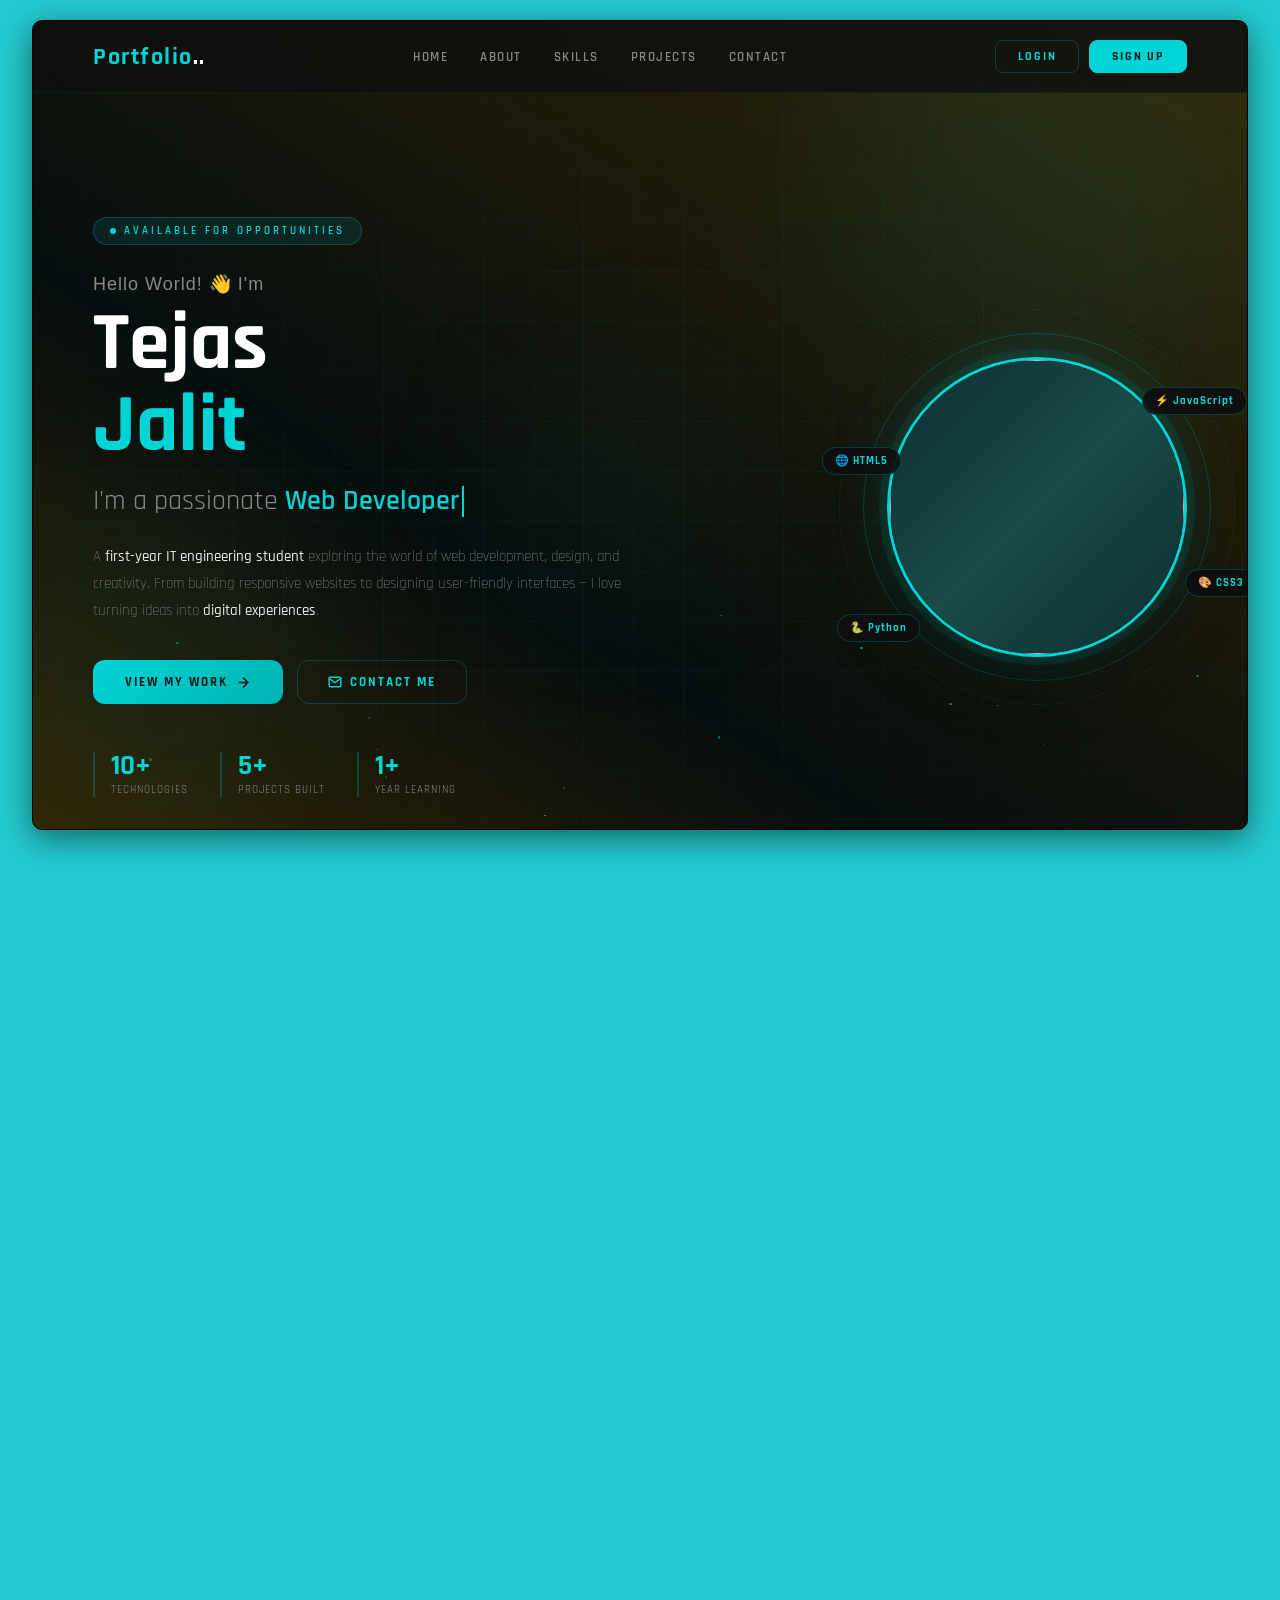
==== commit 07dbd151: "navbar issue resolved" ====
--- a/index.html
+++ b/index.html
@@ -871,89 +871,23 @@
   </style>
   <body>
     <div class="container scroll-box">
-      <nav class="navbar" id="navbar">
-        <!-- Logo -->
-        <div class="logo">
-          <a href="index.html">Portfolio<span class="logo-dot">.</span></a>
-        </div>
-
-        <!-- Nav Items -->
-        <ul class="nav-items" id="navItems">
-          <li><a href="index.html" class="nav-link active">Home</a></li>
-          <li><a href="about.html" class="nav-link">About</a></li>
-          <li><a href="skills.html" class="nav-link">Skills</a></li>
-          <li><a href="projects.html" class="nav-link">Projects</a></li>
-          <li><a href="contact.html" class="nav-link">Contact</a></li>
-        </ul>
-
-        <!-- Action Buttons -->
-        <div class="nav-actions">
-          <a href="#" class="btn-login">Login</a>
-          <a href="#" class="btn-signup">Sign Up</a>
-        </div>
-
-        <!-- Hamburger (mobile) -->
-        <button class="hamburger" id="hamburger" aria-label="Toggle menu">
-          <span></span>
-          <span></span>
-          <span></span>
-        </button>
-      </nav>
-      <!-- Mobile Drawer -->
-      <div class="mobile-drawer" id="mobileDrawer">
-        <ul class="mobile-nav-items">
-          <li><a href="index.html" onclick="closeMenu()">Home</a></li>
-          <li><a href="about.html" onclick="closeMenu()">About</a></li>
-          <li><a href="skills.html" onclick="closeMenu()">Skills</a></li>
-          <li><a href="projects.html" onclick="closeMenu()">Projects</a></li>
-          <li><a href="contact.html" onclick="closeMenu()">Contact</a></li>
-        </ul>
-        <div class="mobile-actions">
-          <a href="#" class="btn-login">Login</a>
-          <a href="#" class="btn-signup">Sign Up</a>
-        </div>
-      </div>
-
-      <!-- Overlay -->
-      <div
-        class="drawer-overlay"
-        id="drawerOverlay"
-        onclick="closeMenu()"
-      ></div>
-
-      <!-- <nav id="navbar">
-  <a href="#" class="nav-logo">Portfolio</a>
-
-  <ul class="nav-links">
-    <li><a href="#home">Home</a></li>
-    <li><a href="#about">About</a></li>
-    <li><a href="#skills">Skills</a></li>
-    <li><a href="#projects">Projects</a></li>
-    <li><a href="#contact">Contact</a></li>
-  </ul>
-
-  <div class="nav-actions">
-    <a href="#" class="btn-nav btn-nav-outline">Login</a>
-    <a href="#" class="btn-nav btn-nav-filled">Sign Up</a>
-  </div>
-
-  <div class="hamburger" id="hamburger" onclick="toggleMenu()">
-    <span></span><span></span><span></span>
-  </div>
-</nav> -->
-
-      <!-- mobile menu -->
-      <!-- <div class="mobile-menu" id="mobileMenu">
-  <a href="#home"     onclick="toggleMenu()">Home</a>
-  <a href="#about"    onclick="toggleMenu()">About</a>
-  <a href="#skills"   onclick="toggleMenu()">Skills</a>
-  <a href="#projects" onclick="toggleMenu()">Projects</a>
-  <a href="#contact"  onclick="toggleMenu()">Contact</a>
-  <div class="mobile-menu-actions">
-    <a href="#" class="btn-nav btn-nav-outline" style="flex:1;text-align:center">Login</a>
-    <a href="#" class="btn-nav btn-nav-filled"  style="flex:1;text-align:center">Sign Up</a>
-  </div>
-</div> -->
+
+
+
+
+
+<div id="navbar"></div>
+
+<script>
+fetch("navbar.html")
+  .then(response => response.text())
+  .then(data => {
+    document.getElementById("navbar").innerHTML = data;
+  });
+</script>
+
+
+
 
       <!-- ══ HERO ══ -->
       <section class="hero" id="home">
@@ -1151,53 +1085,16 @@
           const p = document.createElement("div");
           p.className = "particle";
           p.style.cssText = `
-      left: ${Math.random() * 100}%;
-      bottom: ${Math.random() * 40}%;
-      width: ${1 + Math.random() * 2}px;
-      height: ${1 + Math.random() * 2}px;
-      animation-duration: ${4 + Math.random() * 8}s;
-      animation-delay: ${Math.random() * 6}s;
-      opacity: ${0.3 + Math.random() * 0.5};
-    `;
+              left: ${Math.random() * 100}%;
+              bottom: ${Math.random() * 40}%;
+              width: ${1 + Math.random() * 2}px;
+              height: ${1 + Math.random() * 2}px;
+              animation-duration: ${4 + Math.random() * 8}s;
+              animation-delay: ${Math.random() * 6}s;
+              opacity: ${0.3 + Math.random() * 0.5};
+            `;
           container.appendChild(p);
         }
-      </script>
-
-      <script>
-        /* ── scroll effect ── */
-        window.addEventListener("scroll", () => {
-          document
-            .getElementById("navbar")
-            .classList.toggle("scrolled", window.scrollY > 20);
-        });
-
-        /* ── hamburger toggle ── */
-        document.getElementById("hamburger").addEventListener("click", () => {
-          const open = document
-            .getElementById("mobileDrawer")
-            .classList.toggle("open");
-          document
-            .getElementById("drawerOverlay")
-            .classList.toggle("show", open);
-          document.getElementById("hamburger").classList.toggle("active", open);
-        });
-
-        function closeMenu() {
-          document.getElementById("mobileDrawer").classList.remove("open");
-          document.getElementById("drawerOverlay").classList.remove("show");
-          document.getElementById("hamburger").classList.remove("active");
-        }
-
-        /* ── active link highlight ── */
-        const currentPage =
-          window.location.pathname.split("/").pop() || "index.html";
-        document
-          .querySelectorAll(".nav-link, .mobile-nav-items a")
-          .forEach((link) => {
-            link.classList.remove("active");
-            if (link.getAttribute("href") === currentPage)
-              link.classList.add("active");
-          });
       </script>
     </div>
   </body>
--- a/css/style.css
+++ b/css/style.css
@@ -778,3 +778,391 @@
 .contact-container::-webkit-scrollbar-thumb:hover {
   background: rgba(255, 255, 255, 0.5);
 }
+
+
+
+
+
+
+
+
+
+
+
+
+
+
+/* ---------------------------navbar------------------------------ */
+
+
+/* =============================================
+   NAVBAR STYLES — Tejas Jalit Portfolio
+   navbar.css
+   Requires Google Fonts (add to <head>):
+   <link href="https://fonts.googleapis.com/css2?family=Rajdhani:wght@600;700&family=Exo+2:wght@300;400;500&display=swap" rel="stylesheet" />
+============================================= */
+
+/* ── CSS Variables (sync with your root vars) ── */
+:root {
+  --nav-bg: rgba(17, 17, 17, 0.82);
+  --nav-bg-scrolled: rgba(12, 12, 12, 0.96);
+  --cyan: #00d4d4;
+  --cyan-dim: rgba(0, 212, 212, 0.10);
+  --cyan-mid: rgba(0, 212, 212, 0.18);
+  --cyan-glow: rgba(0, 212, 212, 0.32);
+  --cyan-border: rgba(0, 212, 212, 0.22);
+  --text: #e8e8e8;
+  --muted: #888;
+  --nav-height: 72px;
+  --drawer-bg: rgba(12, 12, 12, 0.98);
+}
+
+/* ══════════════════════════════════════
+   BASE NAV
+══════════════════════════════════════ */
+.navbar {
+  position: fixed;
+  top: 0;
+  left: 0;
+  right: 0;
+  z-index: 1000;
+  height: var(--nav-height);
+  padding: 0 60px;
+  display: flex;
+  align-items: center;
+  justify-content: space-between;
+  gap: 24px;
+
+  background: var(--nav-bg);
+  backdrop-filter: blur(20px);
+  -webkit-backdrop-filter: blur(20px);
+  border-bottom: 1px solid rgba(0, 212, 212, 0.07);
+
+  transition: background 0.35s ease, box-shadow 0.35s ease;
+}
+
+/* Scrolled state — JS adds this class */
+.navbar.scrolled {
+  background: var(--nav-bg-scrolled);
+  box-shadow: 0 4px 40px rgba(0, 0, 0, 0.5);
+  border-bottom-color: var(--cyan-border);
+}
+
+/* ══════════════════════════════════════
+   LOGO
+══════════════════════════════════════ */
+.nav-logo {
+  font-family: "Rajdhani", sans-serif;
+  font-size: 24px;
+  font-weight: 700;
+  color: var(--cyan);
+  letter-spacing: 1.5px;
+  text-decoration: none;
+  white-space: nowrap;
+  transition: opacity 0.25s;
+}
+
+.nav-logo:hover {
+  opacity: 0.8;
+}
+
+.nav-logo-dot {
+  color: #fff;
+}
+
+/* ══════════════════════════════════════
+   DESKTOP LINKS
+══════════════════════════════════════ */
+.nav-links {
+  list-style: none;
+  display: flex;
+  align-items: center;
+  gap: 4px;
+  margin: 0;
+  padding: 0;
+  flex: 1;
+  justify-content: center;
+}
+
+.nav-link {
+  font-family: "Rajdhani", sans-serif;
+  font-size: 13px;
+  font-weight: 600;
+  letter-spacing: 1.8px;
+  text-transform: uppercase;
+  color: var(--muted);
+  text-decoration: none;
+  padding: 7px 16px;
+  border-radius: 8px;
+  position: relative;
+  transition: color 0.25s, background 0.25s;
+}
+
+/* animated underline */
+.nav-link::after {
+  content: "";
+  position: absolute;
+  bottom: 3px;
+  left: 50%;
+  right: 50%;
+  height: 2px;
+  background: var(--cyan);
+  border-radius: 2px;
+  transition: left 0.3s ease, right 0.3s ease;
+}
+
+.nav-link:hover,
+.nav-link.active {
+  color: var(--cyan);
+}
+
+.nav-link:hover::after,
+.nav-link.active::after {
+  left: 16px;
+  right: 16px;
+}
+
+/* ══════════════════════════════════════
+   ACTION BUTTONS
+══════════════════════════════════════ */
+.nav-actions {
+  display: flex;
+  align-items: center;
+  gap: 10px;
+  flex-shrink: 0;
+}
+
+.nav-btn {
+  font-family: "Rajdhani", sans-serif;
+  font-size: 12px;
+  font-weight: 700;
+  letter-spacing: 1.8px;
+  text-transform: uppercase;
+  padding: 8px 22px;
+  border-radius: 8px;
+  text-decoration: none;
+  cursor: pointer;
+  white-space: nowrap;
+  transition: all 0.28s ease;
+  display: inline-block;
+}
+
+.nav-btn-outline {
+  border: 1px solid var(--cyan-border);
+  background: transparent;
+  color: var(--cyan);
+}
+
+.nav-btn-outline:hover {
+  background: var(--cyan-dim);
+  border-color: var(--cyan);
+  box-shadow: 0 0 16px var(--cyan-glow);
+}
+
+.nav-btn-filled {
+  border: 1px solid var(--cyan);
+  background: var(--cyan);
+  color: #0d1a1a;
+}
+
+.nav-btn-filled:hover {
+  background: #00ffff;
+  border-color: #00ffff;
+  box-shadow: 0 0 20px var(--cyan-glow);
+}
+
+/* ══════════════════════════════════════
+   HAMBURGER BUTTON
+══════════════════════════════════════ */
+.nav-hamburger {
+  display: none;
+  flex-direction: column;
+  justify-content: center;
+  gap: 5px;
+  width: 40px;
+  height: 40px;
+  padding: 8px;
+  background: transparent;
+  border: 1px solid var(--cyan-border);
+  border-radius: 8px;
+  cursor: pointer;
+  flex-shrink: 0;
+  transition: border-color 0.25s, background 0.25s;
+}
+
+.nav-hamburger:hover {
+  border-color: var(--cyan);
+  background: var(--cyan-dim);
+}
+
+.nav-hamburger span {
+  display: block;
+  width: 100%;
+  height: 2px;
+  background: var(--cyan);
+  border-radius: 2px;
+  transform-origin: center;
+  transition: transform 0.35s ease, opacity 0.25s ease, width 0.3s ease;
+}
+
+/* "X" state when open */
+.nav-hamburger.open span:nth-child(1) {
+  transform: translateY(7px) rotate(45deg);
+}
+
+.nav-hamburger.open span:nth-child(2) {
+  opacity: 0;
+  width: 0;
+}
+
+.nav-hamburger.open span:nth-child(3) {
+  transform: translateY(-7px) rotate(-45deg);
+}
+
+/* ══════════════════════════════════════
+   MOBILE DRAWER
+══════════════════════════════════════ */
+.nav-drawer {
+  display: none;
+  /* shown via JS class */
+  position: fixed;
+  top: var(--nav-height);
+  left: 0;
+  right: 0;
+  z-index: 999;
+
+  background: var(--drawer-bg);
+  backdrop-filter: blur(24px);
+  -webkit-backdrop-filter: blur(24px);
+  border-bottom: 1px solid var(--cyan-border);
+
+  padding: 20px 24px 28px;
+  flex-direction: column;
+  gap: 4px;
+
+  /* slide-down animation */
+  transform: translateY(-10px);
+  opacity: 0;
+  transition: transform 0.35s ease, opacity 0.3s ease;
+  pointer-events: none;
+}
+
+.nav-drawer.open {
+  display: flex;
+  transform: translateY(0);
+  opacity: 1;
+  pointer-events: all;
+}
+
+.drawer-links {
+  list-style: none;
+  margin: 0;
+  padding: 0;
+  display: flex;
+  flex-direction: column;
+  gap: 2px;
+}
+
+/* override base .nav-link styles for drawer */
+.nav-drawer .nav-link {
+  display: block;
+  font-size: 15px;
+  letter-spacing: 2.5px;
+  padding: 12px 18px;
+  border-radius: 10px;
+}
+
+.nav-drawer .nav-link::after {
+  display: none;
+}
+
+.nav-drawer .nav-link:hover,
+.nav-drawer .nav-link.active {
+  background: var(--cyan-dim);
+  color: var(--cyan);
+}
+
+.drawer-actions {
+  display: flex;
+  gap: 10px;
+  margin-top: 16px;
+}
+
+.drawer-actions .nav-btn {
+  flex: 1;
+  text-align: center;
+}
+
+/* ══════════════════════════════════════
+   OVERLAY (dimmed background)
+══════════════════════════════════════ */
+.nav-overlay {
+  display: none;
+  position: fixed;
+  inset: 0;
+  z-index: 998;
+  background: rgba(0, 0, 0, 0.55);
+  backdrop-filter: blur(2px);
+  -webkit-backdrop-filter: blur(2px);
+  animation: overlayFadeIn 0.3s ease forwards;
+}
+
+.nav-overlay.show {
+  display: block;
+}
+
+@keyframes overlayFadeIn {
+  from {
+    opacity: 0;
+  }
+
+  to {
+    opacity: 1;
+  }
+}
+
+/* ══════════════════════════════════════
+   RESPONSIVE BREAKPOINTS
+══════════════════════════════════════ */
+
+/* Tablet / medium screens */
+@media (max-width: 1024px) {
+  .navbar {
+    padding: 0 36px;
+  }
+
+  .nav-links {
+    gap: 2px;
+  }
+
+  .nav-link {
+    padding: 7px 12px;
+    font-size: 12px;
+  }
+}
+
+/* Mobile — hide desktop items, show hamburger */
+@media (max-width: 768px) {
+  .navbar {
+    padding: 0 20px;
+  }
+
+  .nav-links {
+    display: none;
+  }
+
+  .nav-actions {
+    display: none;
+  }
+
+  .nav-hamburger {
+    display: flex;
+  }
+}
+
+/* Very small screens */
+@media (max-width: 400px) {
+  .nav-logo {
+    font-size: 20px;
+  }
+}
